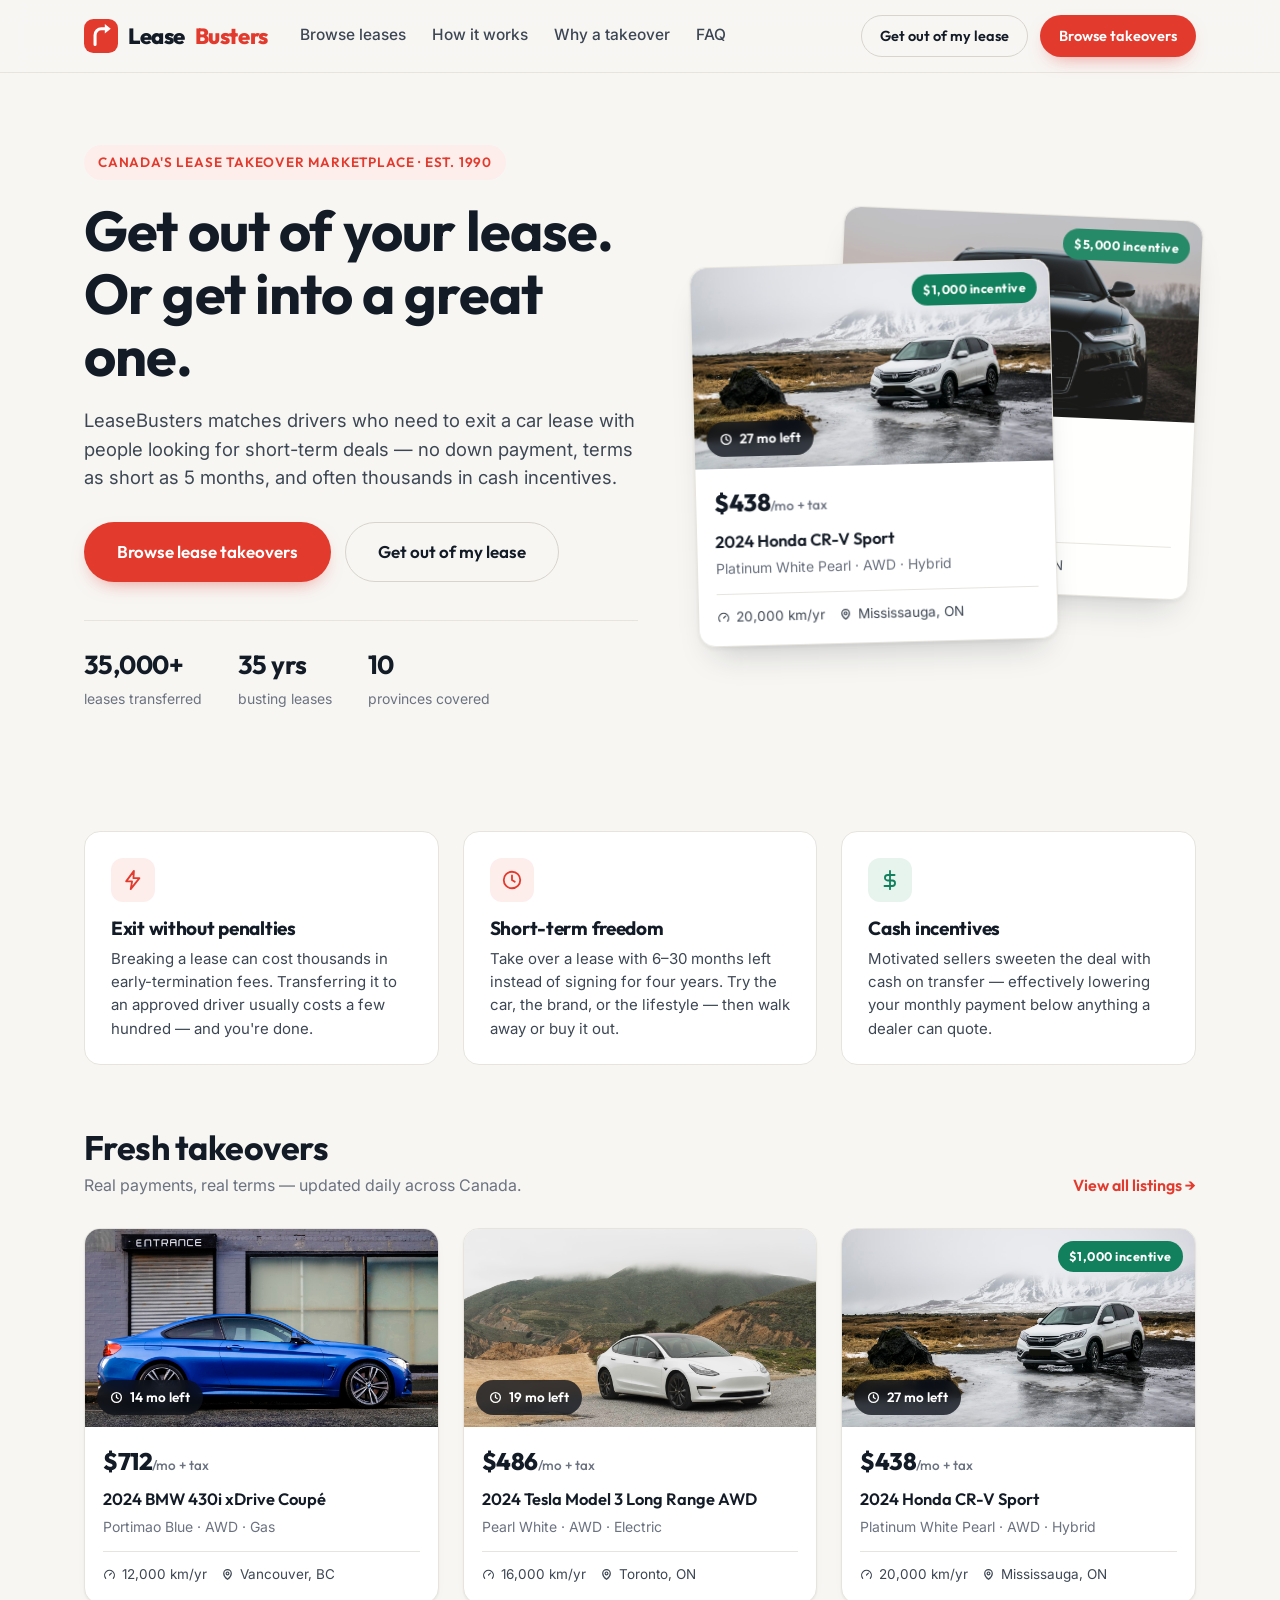
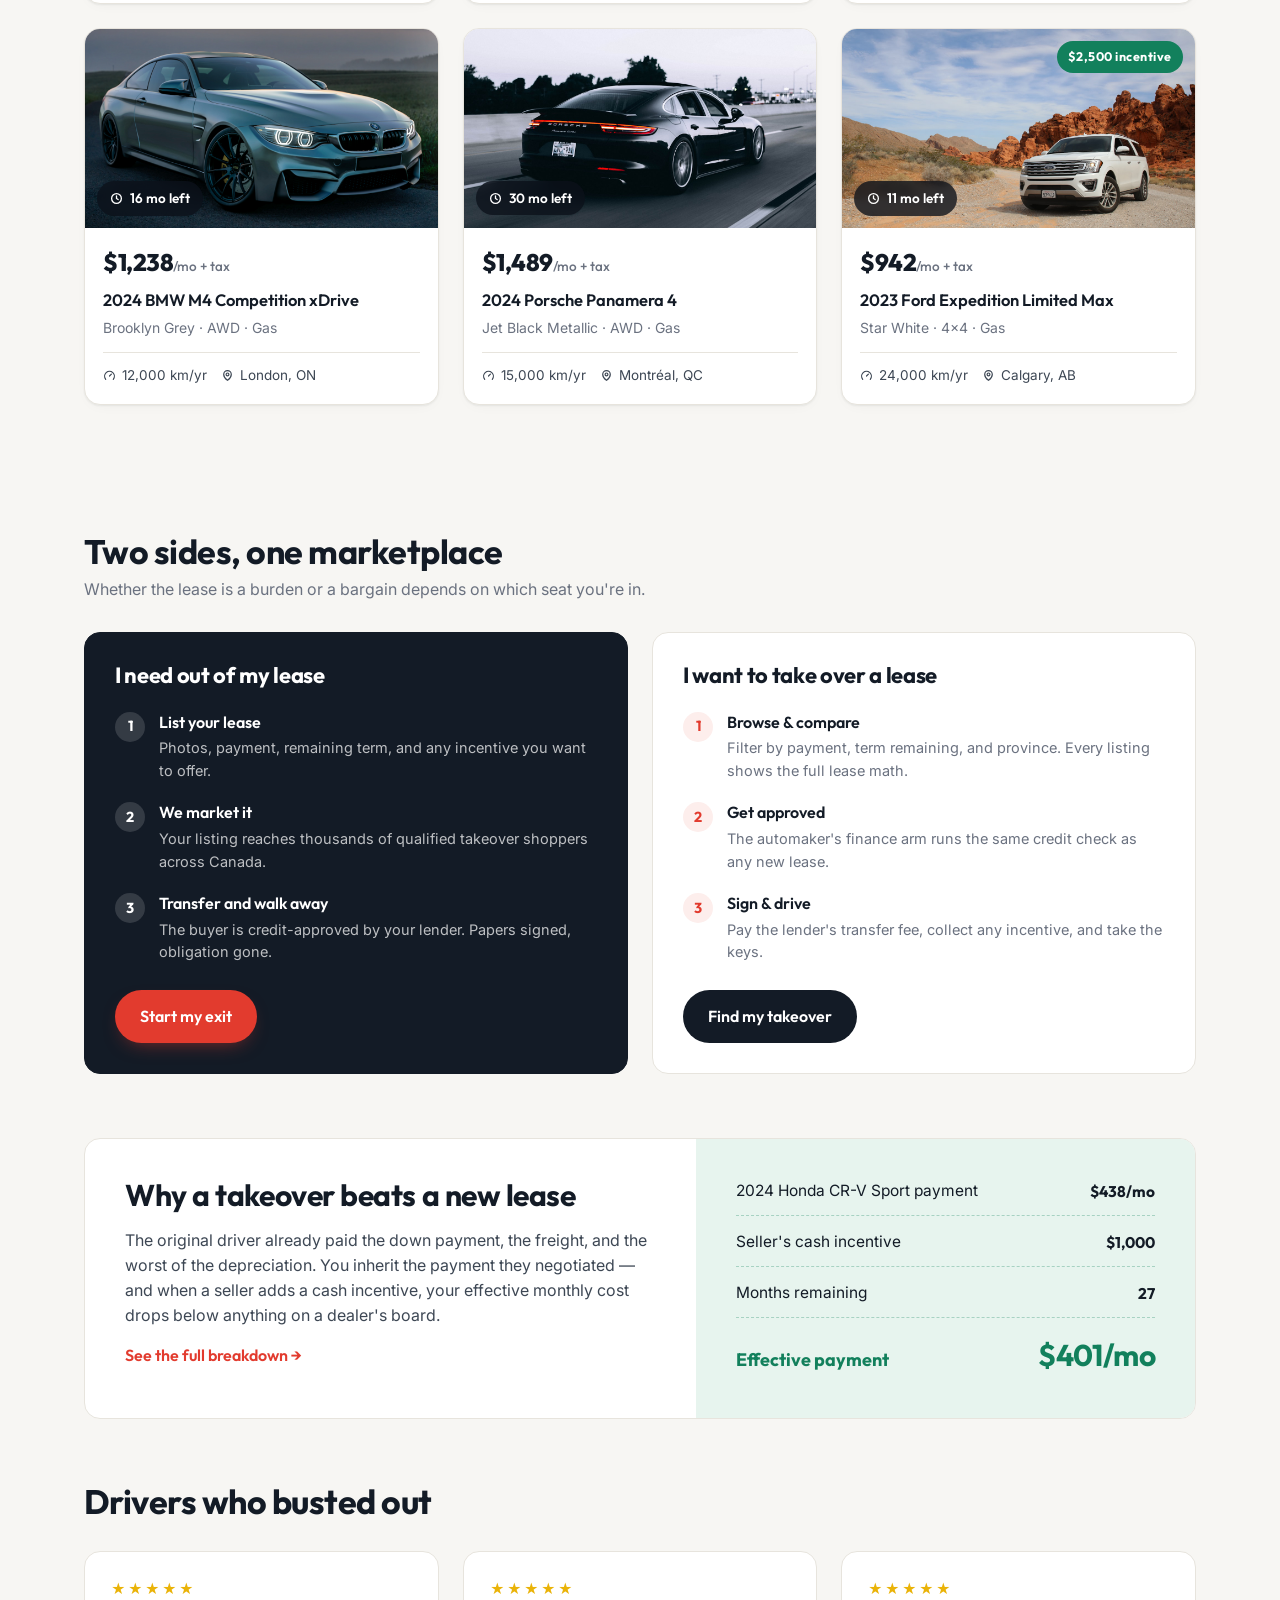
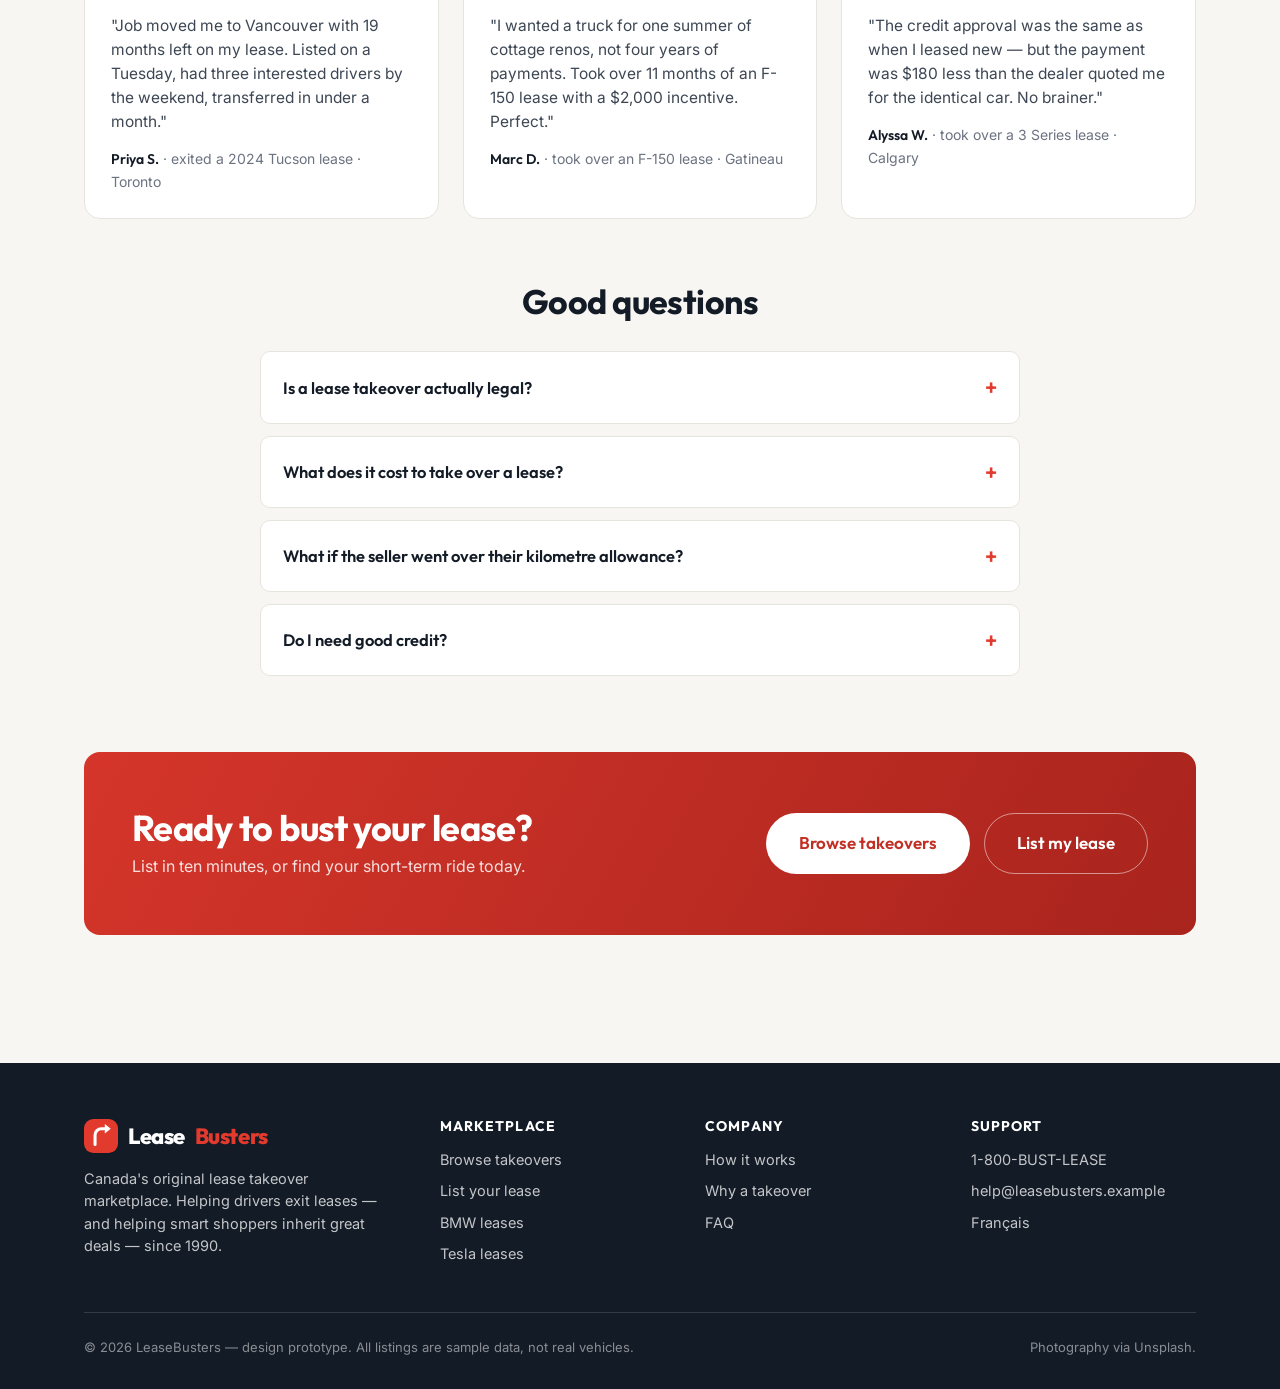
==== index.html @ 2f33b99c "LeaseBusters redesign prototype: static marketplace showcase Homepage, filterable browse page, listi" ====
<!DOCTYPE html>
<html lang="en-CA">
<head>
  <meta charset="UTF-8">
  <meta name="viewport" content="width=device-width, initial-scale=1.0">
  <title>LeaseBusters — Canada's Lease Takeover Marketplace</title>
  <meta name="description" content="Get out of your car lease without penalties, or take over someone else's lease — short terms, below-market payments, and cash incentives. Canada-wide since 1990.">
  <link rel="icon" href="favicon.svg" type="image/svg+xml">
  <link rel="preconnect" href="https://fonts.googleapis.com">
  <link rel="preconnect" href="https://fonts.gstatic.com" crossorigin>
  <link href="https://fonts.googleapis.com/css2?family=Outfit:wght@500;600;700;800&family=Inter:wght@400;500;600&display=swap" rel="stylesheet">
  <link rel="stylesheet" href="css/style.css">
</head>
<body>

<header class="nav">
  <div class="wrap nav-inner">
    <a class="logo" href="index.html">
      <svg class="logo-mark" viewBox="0 0 40 40" aria-hidden="true"><rect width="40" height="40" rx="11" fill="#E23B2E"/><path d="M13 30V19a7.5 7.5 0 0 1 7.5-7.5H25" stroke="#fff" stroke-width="3.6" fill="none" stroke-linecap="round"/><path d="M24.5 6l7 5.5-7 5.5z" fill="#fff"/></svg>
      Lease<em>Busters</em>
    </a>
    <nav class="nav-links">
      <a href="listings.html">Browse leases</a>
      <a href="how-it-works.html">How it works</a>
      <a href="index.html#why">Why a takeover</a>
      <a href="index.html#faq">FAQ</a>
    </nav>
    <div class="nav-cta">
      <a class="btn btn-ghost btn-sm" href="how-it-works.html#getting-out">Get out of my lease</a>
      <a class="btn btn-primary btn-sm" href="listings.html">Browse takeovers</a>
      <button class="nav-burger" aria-label="Menu">
        <svg width="24" height="24" viewBox="0 0 24 24" stroke="currentColor" stroke-width="2" fill="none" stroke-linecap="round"><path d="M4 7h16M4 12h16M4 17h16"/></svg>
      </button>
    </div>
  </div>
</header>

<section class="hero">
  <div class="wrap hero-grid">
    <div>
      <span class="kicker">Canada's lease takeover marketplace · est. 1990</span>
      <h1>Get out of your lease.<br>Or get into a great one.</h1>
      <p class="hero-sub">LeaseBusters matches drivers who need to exit a car lease with people looking for short-term deals — no down payment, terms as short as 5 months, and often thousands in cash incentives.</p>
      <div class="hero-actions">
        <a class="btn btn-primary btn-lg" href="listings.html">Browse lease takeovers</a>
        <a class="btn btn-ghost btn-lg" href="how-it-works.html#getting-out">Get out of my lease</a>
      </div>
      <div class="hero-stats">
        <div class="stat"><b>35,000+</b><span>leases transferred</span></div>
        <div class="stat"><b>35 yrs</b><span>busting leases</span></div>
        <div class="stat"><b>10</b><span>provinces covered</span></div>
      </div>
    </div>
    <div class="hero-visual" id="hero-visual"></div>
  </div>
</section>

<section class="section" id="why">
  <div class="wrap">
    <div class="props">
      <div class="prop">
        <div class="prop-icon">
          <svg width="22" height="22" viewBox="0 0 24 24" fill="none" stroke="currentColor" stroke-width="2" stroke-linecap="round" stroke-linejoin="round"><path d="M13 2 4.5 13.5H11L9.5 22 19 10h-6.5z"/></svg>
        </div>
        <h3>Exit without penalties</h3>
        <p>Breaking a lease can cost thousands in early-termination fees. Transferring it to an approved driver usually costs a few hundred — and you're done.</p>
      </div>
      <div class="prop">
        <div class="prop-icon">
          <svg width="22" height="22" viewBox="0 0 24 24" fill="none" stroke="currentColor" stroke-width="2" stroke-linecap="round"><circle cx="12" cy="12" r="9"/><path d="M12 7v5l3 2"/></svg>
        </div>
        <h3>Short-term freedom</h3>
        <p>Take over a lease with 6–30 months left instead of signing for four years. Try the car, the brand, or the lifestyle — then walk away or buy it out.</p>
      </div>
      <div class="prop green">
        <div class="prop-icon">
          <svg width="22" height="22" viewBox="0 0 24 24" fill="none" stroke="currentColor" stroke-width="2" stroke-linecap="round"><path d="M12 2v20M17 6.5H9.5a3 3 0 0 0 0 6h5a3 3 0 0 1 0 6H6"/></svg>
        </div>
        <h3>Cash incentives</h3>
        <p>Motivated sellers sweeten the deal with cash on transfer — effectively lowering your monthly payment below anything a dealer can quote.</p>
      </div>
    </div>
  </div>
</section>

<section class="section" style="padding-top:0">
  <div class="wrap">
    <div class="section-head">
      <div>
        <h2>Fresh takeovers</h2>
        <p>Real payments, real terms — updated daily across Canada.</p>
      </div>
      <a class="link-arrow" href="listings.html">View all listings →</a>
    </div>
    <div class="grid" id="featured-grid"></div>
  </div>
</section>

<section class="section">
  <div class="wrap">
    <div class="section-head">
      <div>
        <h2>Two sides, one marketplace</h2>
        <p>Whether the lease is a burden or a bargain depends on which seat you're in.</p>
      </div>
    </div>
    <div class="journeys">
      <div class="journey dark" id="getting-out">
        <h3>I need out of my lease</h3>
        <ol class="steps">
          <li class="step"><span class="step-num">1</span><div><b>List your lease</b><p>Photos, payment, remaining term, and any incentive you want to offer.</p></div></li>
          <li class="step"><span class="step-num">2</span><div><b>We market it</b><p>Your listing reaches thousands of qualified takeover shoppers across Canada.</p></div></li>
          <li class="step"><span class="step-num">3</span><div><b>Transfer and walk away</b><p>The buyer is credit-approved by your lender. Papers signed, obligation gone.</p></div></li>
        </ol>
        <a class="btn btn-primary" href="how-it-works.html#getting-out">Start my exit</a>
      </div>
      <div class="journey">
        <h3>I want to take over a lease</h3>
        <ol class="steps">
          <li class="step"><span class="step-num">1</span><div><b>Browse &amp; compare</b><p>Filter by payment, term remaining, and province. Every listing shows the full lease math.</p></div></li>
          <li class="step"><span class="step-num">2</span><div><b>Get approved</b><p>The automaker's finance arm runs the same credit check as any new lease.</p></div></li>
          <li class="step"><span class="step-num">3</span><div><b>Sign &amp; drive</b><p>Pay the lender's transfer fee, collect any incentive, and take the keys.</p></div></li>
        </ol>
        <a class="btn btn-dark" href="listings.html">Find my takeover</a>
      </div>
    </div>
  </div>
</section>

<section class="section" style="padding-top:0">
  <div class="wrap">
    <div class="math-band">
      <div class="math-copy">
        <h2>Why a takeover beats a new lease</h2>
        <p>The original driver already paid the down payment, the freight, and the worst of the depreciation. You inherit the payment they negotiated — and when a seller adds a cash incentive, your effective monthly cost drops below anything on a dealer's board.</p>
        <p style="margin-bottom:0"><a class="link-arrow" href="how-it-works.html">See the full breakdown →</a></p>
      </div>
      <div class="math-card">
        <div class="math-row"><span>2024 Honda CR-V Sport payment</span><b>$438/mo</b></div>
        <div class="math-row"><span>Seller's cash incentive</span><b>$1,000</b></div>
        <div class="math-row"><span>Months remaining</span><b>27</b></div>
        <div class="math-total"><span>Effective payment</span><b>$401/mo</b></div>
      </div>
    </div>
  </div>
</section>

<section class="section" style="padding-top:0">
  <div class="wrap">
    <div class="section-head">
      <div>
        <h2>Drivers who busted out</h2>
      </div>
    </div>
    <div class="quotes">
      <div class="quote">
        <span class="quote-stars">★★★★★</span>
        <p>"Job moved me to Vancouver with 19 months left on my lease. Listed on a Tuesday, had three interested drivers by the weekend, transferred in under a month."</p>
        <span class="quote-who"><b>Priya S.</b> · exited a 2024 Tucson lease · Toronto</span>
      </div>
      <div class="quote">
        <span class="quote-stars">★★★★★</span>
        <p>"I wanted a truck for one summer of cottage renos, not four years of payments. Took over 11 months of an F-150 lease with a $2,000 incentive. Perfect."</p>
        <span class="quote-who"><b>Marc D.</b> · took over an F-150 lease · Gatineau</span>
      </div>
      <div class="quote">
        <span class="quote-stars">★★★★★</span>
        <p>"The credit approval was the same as when I leased new — but the payment was $180 less than the dealer quoted me for the identical car. No brainer."</p>
        <span class="quote-who"><b>Alyssa W.</b> · took over a 3 Series lease · Calgary</span>
      </div>
    </div>
  </div>
</section>

<section class="section" id="faq" style="padding-top:0">
  <div class="wrap">
    <div class="section-head" style="justify-content:center;text-align:center">
      <div style="width:100%">
        <h2>Good questions</h2>
      </div>
    </div>
    <div class="faq">
      <details>
        <summary>Is a lease takeover actually legal?</summary>
        <p>Yes. Most Canadian lease contracts explicitly allow transfers, subject to the lender's approval of the new driver. The automaker's finance arm processes the paperwork and the new driver assumes the contract on its original terms.</p>
      </details>
      <details>
        <summary>What does it cost to take over a lease?</summary>
        <p>Typically just the lender's transfer fee — usually $395–$650 — plus licensing and insurance. No down payment, no freight and PDI, no dealer fees. If the seller offers a cash incentive, you come out ahead on day one.</p>
      </details>
      <details>
        <summary>What if the seller went over their kilometre allowance?</summary>
        <p>Every listing shows the odometer against the pro-rated allowance, so you know before you commit. Sellers who are over pace usually offset it with a cash incentive — and you can negotiate.</p>
      </details>
      <details>
        <summary>Do I need good credit?</summary>
        <p>You'll be approved by the same finance company that approved the original lease, with the same criteria they'd use for a new one. If you'd qualify at the dealership, you'll qualify here.</p>
      </details>
    </div>
  </div>
</section>

<section class="section" style="padding-top:0">
  <div class="wrap">
    <div class="cta-band">
      <div>
        <h2>Ready to bust your lease?</h2>
        <p>List in ten minutes, or find your short-term ride today.</p>
      </div>
      <div style="display:flex;gap:14px;flex-wrap:wrap">
        <a class="btn btn-primary btn-lg" href="listings.html">Browse takeovers</a>
        <a class="btn btn-lg" style="border-color:rgba(255,255,255,.5);color:#fff" href="how-it-works.html#getting-out">List my lease</a>
      </div>
    </div>
  </div>
</section>

<footer>
  <div class="wrap">
    <div class="footer-grid">
      <div>
        <a class="logo" href="index.html">
          <svg class="logo-mark" viewBox="0 0 40 40" aria-hidden="true"><rect width="40" height="40" rx="11" fill="#E23B2E"/><path d="M13 30V19a7.5 7.5 0 0 1 7.5-7.5H25" stroke="#fff" stroke-width="3.6" fill="none" stroke-linecap="round"/><path d="M24.5 6l7 5.5-7 5.5z" fill="#fff"/></svg>
          Lease<em>Busters</em>
        </a>
        <p>Canada's original lease takeover marketplace. Helping drivers exit leases — and helping smart shoppers inherit great deals — since 1990.</p>
      </div>
      <div>
        <h4>Marketplace</h4>
        <ul>
          <li><a href="listings.html">Browse takeovers</a></li>
          <li><a href="how-it-works.html#getting-out">List your lease</a></li>
          <li><a href="listings.html?make=BMW">BMW leases</a></li>
          <li><a href="listings.html?make=Tesla">Tesla leases</a></li>
        </ul>
      </div>
      <div>
        <h4>Company</h4>
        <ul>
          <li><a href="how-it-works.html">How it works</a></li>
          <li><a href="index.html#why">Why a takeover</a></li>
          <li><a href="index.html#faq">FAQ</a></li>
        </ul>
      </div>
      <div>
        <h4>Support</h4>
        <ul>
          <li><a href="#">1-800-BUST-LEASE</a></li>
          <li><a href="#">help@leasebusters.example</a></li>
          <li><a href="#">Français</a></li>
        </ul>
      </div>
    </div>
    <div class="footer-note">
      <span>© <span id="year"></span> LeaseBusters — design prototype. All listings are sample data, not real vehicles.</span>
      <span>Photography via Unsplash.</span>
    </div>
  </div>
</footer>

<script src="js/data.js"></script>
<script src="js/app.js"></script>
</body>
</html>
---- css/style.css ----
/* ============================================================
   LeaseBusters — design prototype
   Palette: warm paper, ink navy, Busters red, deal green
   Type: Outfit (display) / Inter (text)
   ============================================================ */

:root {
  --paper: #f7f6f3;
  --surface: #ffffff;
  --ink: #131b26;
  --ink-soft: #3d4754;
  --muted: #6b7280;
  --line: #e7e4dd;
  --line-strong: #d8d4ca;

  --red: #e23b2e;
  --red-deep: #c22f24;
  --red-tint: #fdeeec;

  --green: #12805c;
  --green-tint: #e7f4ee;

  --amber: #b45309;
  --amber-tint: #fdf3e3;

  --scrim: rgba(12, 17, 26, 0.78);

  --radius: 16px;
  --radius-sm: 10px;

  --shadow-card: 0 1px 2px rgba(19, 27, 38, 0.06), 0 4px 16px -8px rgba(19, 27, 38, 0.08);
  --shadow-lift: 0 2px 4px rgba(19, 27, 38, 0.06), 0 20px 32px -16px rgba(19, 27, 38, 0.22);

  --font-display: "Outfit", "Avenir Next", "Segoe UI", sans-serif;
  --font-text: "Inter", -apple-system, "Segoe UI", sans-serif;

  --wrap: 1160px;
}

*, *::before, *::after { box-sizing: border-box; }

html { scroll-behavior: smooth; }

body {
  margin: 0;
  background: var(--paper);
  color: var(--ink);
  font-family: var(--font-text);
  font-size: 16px;
  line-height: 1.55;
  -webkit-font-smoothing: antialiased;
}

img { max-width: 100%; display: block; }

a { color: inherit; }

h1, h2, h3, h4 {
  font-family: var(--font-display);
  font-weight: 700;
  line-height: 1.12;
  margin: 0 0 0.5em;
  letter-spacing: -0.015em;
}

.wrap {
  max-width: var(--wrap);
  margin: 0 auto;
  padding: 0 24px;
}

/* ---------------- Buttons ---------------- */

.btn {
  display: inline-flex;
  align-items: center;
  justify-content: center;
  gap: 8px;
  font-family: var(--font-display);
  font-weight: 600;
  font-size: 16px;
  padding: 13px 24px;
  border-radius: 999px;
  border: 1.5px solid transparent;
  cursor: pointer;
  text-decoration: none;
  transition: transform 0.12s ease, background 0.15s ease, border-color 0.15s ease, box-shadow 0.15s ease;
  white-space: nowrap;
}

.btn:active { transform: translateY(1px); }

.btn-primary {
  background: var(--red);
  color: #fff;
  box-shadow: 0 8px 20px -10px rgba(226, 59, 46, 0.65);
}
.btn-primary:hover { background: var(--red-deep); }

.btn-ghost {
  background: transparent;
  color: var(--ink);
  border-color: var(--line-strong);
}
.btn-ghost:hover { border-color: var(--ink); }

.btn-dark {
  background: var(--ink);
  color: #fff;
}
.btn-dark:hover { background: #232f3f; }

.btn-lg { padding: 16px 32px; font-size: 17px; }
.btn-sm { padding: 9px 18px; font-size: 14.5px; }

/* ---------------- Nav ---------------- */

.nav {
  position: sticky;
  top: 0;
  z-index: 50;
  background: rgba(247, 246, 243, 0.92);
  backdrop-filter: blur(12px);
  border-bottom: 1px solid var(--line);
}

.nav-inner {
  display: flex;
  align-items: center;
  gap: 32px;
  height: 72px;
}

.logo {
  display: flex;
  align-items: center;
  gap: 10px;
  text-decoration: none;
  font-family: var(--font-display);
  font-weight: 800;
  font-size: 22px;
  letter-spacing: -0.02em;
}

.logo-mark {
  width: 34px;
  height: 34px;
  flex: none;
}

.logo em {
  font-style: normal;
  color: var(--red);
}

.nav-links {
  display: flex;
  gap: 26px;
  margin-right: auto;
}

.nav-links a {
  text-decoration: none;
  font-weight: 500;
  font-size: 15.5px;
  color: var(--ink-soft);
  padding: 6px 0;
  border-bottom: 2px solid transparent;
}

.nav-links a:hover, .nav-links a.active {
  color: var(--ink);
  border-bottom-color: var(--red);
}

.nav-cta { display: flex; gap: 12px; align-items: center; }

.nav-burger {
  display: none;
  background: none;
  border: none;
  padding: 8px;
  cursor: pointer;
}

/* ---------------- Hero ---------------- */

.hero {
  padding: 72px 0 56px;
  overflow: hidden;
}

.hero-grid {
  display: grid;
  grid-template-columns: minmax(0, 1.05fr) minmax(0, 0.95fr);
  gap: 56px;
  align-items: center;
}

.kicker {
  display: inline-flex;
  align-items: center;
  gap: 8px;
  font-family: var(--font-display);
  font-weight: 600;
  font-size: 13.5px;
  letter-spacing: 0.06em;
  text-transform: uppercase;
  color: var(--red);
  background: var(--red-tint);
  padding: 7px 14px;
  border-radius: 999px;
  margin-bottom: 20px;
}

.hero h1 {
  font-size: clamp(38px, 5vw, 56px);
  margin-bottom: 18px;
}

.hero-sub {
  font-size: 18.5px;
  color: var(--ink-soft);
  max-width: 46ch;
  margin: 0 0 30px;
}

.hero-actions { display: flex; gap: 14px; flex-wrap: wrap; margin-bottom: 38px; }

.hero-stats {
  display: flex;
  gap: 36px;
  border-top: 1px solid var(--line);
  padding-top: 24px;
}

.stat b {
  display: block;
  font-family: var(--font-display);
  font-size: 26px;
  font-weight: 700;
  letter-spacing: -0.02em;
}

.stat span { font-size: 14px; color: var(--muted); }

/* Stacked preview cards in hero */
.hero-visual { position: relative; min-height: 430px; }

.hero-card {
  position: absolute;
  width: min(360px, 86%);
  background: var(--surface);
  border-radius: var(--radius);
  box-shadow: var(--shadow-lift);
  overflow: hidden;
  border: 1px solid var(--line);
}

.hero-card.back {
  top: 0;
  right: 0;
  transform: rotate(2.5deg);
  opacity: 0.92;
}

.hero-card.front {
  bottom: 0;
  left: 0;
  transform: rotate(-1.5deg);
  z-index: 2;
}

/* ---------------- Listing cards ---------------- */

.card {
  background: var(--surface);
  border: 1px solid var(--line);
  border-radius: var(--radius);
  overflow: hidden;
  text-decoration: none;
  display: flex;
  flex-direction: column;
  box-shadow: var(--shadow-card);
  transition: transform 0.16s ease, box-shadow 0.16s ease;
}

a.card:hover {
  transform: translateY(-3px);
  box-shadow: var(--shadow-lift);
}

.card-photo {
  position: relative;
  aspect-ratio: 16 / 9;
  background: #e8e6e0;
}

.card-photo img {
  width: 100%;
  height: 100%;
  object-fit: cover;
}

.pill {
  position: absolute;
  left: 12px;
  bottom: 12px;
  display: inline-flex;
  align-items: center;
  gap: 7px;
  background: var(--scrim);
  color: #fff;
  font-family: var(--font-display);
  font-weight: 600;
  font-size: 13.5px;
  padding: 7px 13px;
  border-radius: 999px;
  backdrop-filter: blur(4px);
}

.pill svg { flex: none; }

.flag-incentive {
  position: absolute;
  right: 12px;
  top: 12px;
  background: var(--green);
  color: #fff;
  font-family: var(--font-display);
  font-weight: 700;
  font-size: 12.5px;
  letter-spacing: 0.04em;
  padding: 6px 11px;
  border-radius: 999px;
}

.card-body { padding: 16px 18px 18px; display: flex; flex-direction: column; gap: 4px; flex: 1; }

.card-price-row {
  display: flex;
  align-items: baseline;
  justify-content: space-between;
  gap: 10px;
}

.card-price {
  font-family: var(--font-display);
  font-weight: 800;
  font-size: 24px;
  letter-spacing: -0.02em;
}

.card-price small {
  font-weight: 500;
  font-size: 13.5px;
  color: var(--muted);
  letter-spacing: 0;
}

.card-title {
  font-family: var(--font-display);
  font-weight: 600;
  font-size: 16.5px;
  color: var(--ink);
  margin: 2px 0 0;
}

.card-sub { font-size: 14px; color: var(--muted); }

.card-meta {
  display: flex;
  gap: 14px;
  margin-top: 10px;
  padding-top: 12px;
  border-top: 1px solid var(--line);
  font-size: 13.5px;
  color: var(--ink-soft);
  flex-wrap: wrap;
}

.card-meta span { display: inline-flex; align-items: center; gap: 6px; }

.grid {
  display: grid;
  grid-template-columns: repeat(auto-fill, minmax(290px, 1fr));
  gap: 24px;
}

/* ---------------- Sections ---------------- */

.section { padding: 64px 0; }

.section-head {
  display: flex;
  align-items: flex-end;
  justify-content: space-between;
  gap: 20px;
  margin-bottom: 30px;
}

.section-head h2 { font-size: clamp(26px, 3.2vw, 34px); margin: 0; }

.section-head p { margin: 6px 0 0; color: var(--muted); }

.link-arrow {
  font-family: var(--font-display);
  font-weight: 600;
  text-decoration: none;
  color: var(--red);
  white-space: nowrap;
}
.link-arrow:hover { color: var(--red-deep); }

/* Value props */
.props {
  display: grid;
  grid-template-columns: repeat(3, 1fr);
  gap: 24px;
}

.prop {
  background: var(--surface);
  border: 1px solid var(--line);
  border-radius: var(--radius);
  padding: 26px 26px 24px;
}

.prop-icon {
  width: 44px;
  height: 44px;
  border-radius: 12px;
  background: var(--red-tint);
  color: var(--red);
  display: flex;
  align-items: center;
  justify-content: center;
  margin-bottom: 16px;
}

.prop.green .prop-icon { background: var(--green-tint); color: var(--green); }

.prop h3 { font-size: 19px; margin-bottom: 8px; }
.prop p { margin: 0; color: var(--ink-soft); font-size: 15px; }

/* How it works — two journeys */
.journeys {
  display: grid;
  grid-template-columns: 1fr 1fr;
  gap: 24px;
}

.journey {
  background: var(--surface);
  border: 1px solid var(--line);
  border-radius: var(--radius);
  padding: 30px;
}

.journey.dark {
  background: var(--ink);
  color: #fff;
  border-color: var(--ink);
}

.journey h3 { font-size: 22px; }

.journey .steps { margin: 22px 0 26px; display: grid; gap: 18px; padding: 0; list-style: none; }

.step { display: flex; gap: 14px; align-items: flex-start; }

.step-num {
  flex: none;
  width: 30px;
  height: 30px;
  border-radius: 999px;
  background: var(--red-tint);
  color: var(--red);
  font-family: var(--font-display);
  font-weight: 700;
  font-size: 14.5px;
  display: flex;
  align-items: center;
  justify-content: center;
  margin-top: 2px;
}

.journey.dark .step-num { background: rgba(255, 255, 255, 0.14); color: #fff; }

.step b { display: block; font-family: var(--font-display); font-weight: 600; font-size: 16px; }
.step p { margin: 3px 0 0; font-size: 14.5px; color: var(--muted); }
.journey.dark .step p { color: rgba(255, 255, 255, 0.72); }

/* Deal math */
.math-band {
  background: var(--surface);
  border: 1px solid var(--line);
  border-radius: var(--radius);
  display: grid;
  grid-template-columns: 1.1fr 0.9fr;
  overflow: hidden;
}

.math-copy { padding: 40px; }
.math-copy h2 { font-size: clamp(24px, 3vw, 30px); }
.math-copy p { color: var(--ink-soft); }

.math-card {
  background: var(--green-tint);
  padding: 40px;
  display: flex;
  flex-direction: column;
  justify-content: center;
  gap: 14px;
}

.math-row {
  display: flex;
  justify-content: space-between;
  font-size: 15.5px;
  padding-bottom: 12px;
  border-bottom: 1px dashed rgba(18, 128, 92, 0.3);
}

.math-row b { font-family: var(--font-display); }

.math-total {
  display: flex;
  justify-content: space-between;
  align-items: baseline;
  font-family: var(--font-display);
  font-weight: 700;
  color: var(--green);
  font-size: 18px;
}

.math-total b { font-size: 30px; letter-spacing: -0.02em; }

/* Testimonials */
.quotes { display: grid; grid-template-columns: repeat(3, 1fr); gap: 24px; }

.quote {
  background: var(--surface);
  border: 1px solid var(--line);
  border-radius: var(--radius);
  padding: 26px;
  display: flex;
  flex-direction: column;
  gap: 14px;
}

.quote p { margin: 0; font-size: 15.5px; color: var(--ink-soft); }

.quote-stars { color: #eab308; letter-spacing: 2px; font-size: 14px; }

.quote-who { font-size: 14px; color: var(--muted); }
.quote-who b { color: var(--ink); font-family: var(--font-display); font-weight: 600; }

/* CTA band */
.cta-band {
  background: linear-gradient(120deg, #d5352a, #a8241d);
  border-radius: var(--radius);
  color: #fff;
  padding: 56px 48px;
  display: flex;
  align-items: center;
  justify-content: space-between;
  gap: 32px;
  flex-wrap: wrap;
}

.cta-band h2 { font-size: clamp(26px, 3.4vw, 36px); margin: 0 0 6px; }
.cta-band p { margin: 0; opacity: 0.85; }

.cta-band .btn-primary { background: #fff; color: var(--red-deep); box-shadow: none; }
.cta-band .btn-primary:hover { background: #ffe9e6; }

/* FAQ */
.faq { max-width: 760px; margin: 0 auto; }

details {
  background: var(--surface);
  border: 1px solid var(--line);
  border-radius: var(--radius-sm);
  padding: 0 22px;
  margin-bottom: 12px;
}

details summary {
  cursor: pointer;
  font-family: var(--font-display);
  font-weight: 600;
  font-size: 16.5px;
  padding: 18px 0;
  list-style: none;
  display: flex;
  justify-content: space-between;
  align-items: center;
  gap: 16px;
}

details summary::-webkit-details-marker { display: none; }

details summary::after {
  content: "+";
  font-size: 22px;
  color: var(--red);
  transition: transform 0.15s ease;
  flex: none;
}

details[open] summary::after { transform: rotate(45deg); }

details p { margin: 0 0 18px; color: var(--ink-soft); font-size: 15.5px; }

/* ---------------- Footer ---------------- */

footer {
  background: var(--ink);
  color: rgba(255, 255, 255, 0.75);
  margin-top: 64px;
  padding: 56px 0 32px;
  font-size: 14.5px;
}

.footer-grid {
  display: grid;
  grid-template-columns: 1.4fr 1fr 1fr 1fr;
  gap: 40px;
  margin-bottom: 40px;
}

.footer-grid .logo { color: #fff; margin-bottom: 12px; }

.footer-grid h4 {
  color: #fff;
  font-size: 14px;
  text-transform: uppercase;
  letter-spacing: 0.08em;
  margin-bottom: 14px;
}

.footer-grid ul { list-style: none; padding: 0; margin: 0; display: grid; gap: 9px; }
.footer-grid a { color: rgba(255, 255, 255, 0.75); text-decoration: none; }
.footer-grid a:hover { color: #fff; }

.footer-note {
  border-top: 1px solid rgba(255, 255, 255, 0.14);
  padding-top: 24px;
  font-size: 13px;
  color: rgba(255, 255, 255, 0.5);
  display: flex;
  justify-content: space-between;
  gap: 16px;
  flex-wrap: wrap;
}

/* ---------------- Browse page ---------------- */

.page-head { padding: 44px 0 8px; }
.page-head h1 { font-size: clamp(30px, 4vw, 40px); margin-bottom: 6px; }
.page-head p { color: var(--muted); margin: 0; }

.browse {
  display: grid;
  grid-template-columns: 260px minmax(0, 1fr);
  gap: 32px;
  padding: 32px 0 64px;
  align-items: start;
}

.filters {
  background: var(--surface);
  border: 1px solid var(--line);
  border-radius: var(--radius);
  padding: 22px;
  position: sticky;
  top: 92px;
  display: grid;
  gap: 22px;
}

.filter-group h4 {
  font-size: 13px;
  text-transform: uppercase;
  letter-spacing: 0.07em;
  color: var(--muted);
  margin-bottom: 10px;
}

.check {
  display: flex;
  align-items: center;
  gap: 9px;
  font-size: 14.5px;
  padding: 4px 0;
  cursor: pointer;
  color: var(--ink-soft);
}

.check input {
  accent-color: var(--red);
  width: 16px;
  height: 16px;
  cursor: pointer;
}

.filters select, .filters input[type="range"] { width: 100%; }

.filters select {
  padding: 10px 12px;
  border-radius: var(--radius-sm);
  border: 1px solid var(--line-strong);
  background: var(--surface);
  font: inherit;
  font-size: 14.5px;
  color: var(--ink);
}

input[type="range"] { accent-color: var(--red); }

.range-val {
  font-family: var(--font-display);
  font-weight: 600;
  font-size: 14.5px;
  margin-top: 6px;
}

.filters-reset {
  background: none;
  border: none;
  color: var(--red);
  font: inherit;
  font-weight: 600;
  cursor: pointer;
  padding: 0;
  text-align: left;
}

.browse-toolbar {
  display: flex;
  justify-content: space-between;
  align-items: center;
  gap: 16px;
  margin-bottom: 20px;
  flex-wrap: wrap;
}

.browse-count { font-family: var(--font-display); font-weight: 600; }
.browse-count span { color: var(--muted); font-weight: 500; }

.browse-toolbar select {
  padding: 10px 14px;
  border-radius: 999px;
  border: 1px solid var(--line-strong);
  background: var(--surface);
  font: inherit;
  font-size: 14.5px;
  font-weight: 500;
}

.empty {
  background: var(--surface);
  border: 1px dashed var(--line-strong);
  border-radius: var(--radius);
  padding: 60px 30px;
  text-align: center;
  color: var(--muted);
}

.filters-toggle { display: none; }

/* ---------------- Detail page ---------------- */

.crumbs { font-size: 14px; color: var(--muted); padding: 24px 0 0; }
.crumbs a { color: var(--muted); text-decoration: none; }
.crumbs a:hover { color: var(--ink); }

.detail {
  display: grid;
  grid-template-columns: minmax(0, 1fr) 360px;
  gap: 32px;
  padding: 20px 0 64px;
  align-items: start;
}

.detail-title h1 { font-size: clamp(26px, 3.4vw, 36px); margin-bottom: 4px; }
.detail-title p { color: var(--muted); margin: 0 0 18px; font-size: 16px; }

.detail-photo {
  border-radius: var(--radius);
  overflow: hidden;
  position: relative;
  border: 1px solid var(--line);
  aspect-ratio: 16 / 9;
  background: #e8e6e0;
}

.detail-photo img { width: 100%; height: 100%; object-fit: cover; }

.badge-row { display: flex; gap: 10px; flex-wrap: wrap; margin: 18px 0 0; }

.badge {
  font-family: var(--font-display);
  font-weight: 600;
  font-size: 13.5px;
  padding: 7px 13px;
  border-radius: 999px;
  background: var(--surface);
  border: 1px solid var(--line-strong);
  color: var(--ink-soft);
}

.badge.green { background: var(--green-tint); border-color: transparent; color: var(--green); }
.badge.amber { background: var(--amber-tint); border-color: transparent; color: var(--amber); }
.badge.red { background: var(--red-tint); border-color: transparent; color: var(--red-deep); }

.panel {
  background: var(--surface);
  border: 1px solid var(--line);
  border-radius: var(--radius);
  padding: 26px;
  margin-top: 24px;
}

.panel h2 { font-size: 21px; margin-bottom: 16px; }

.facts {
  display: grid;
  grid-template-columns: repeat(3, 1fr);
  gap: 0;
  border-top: 1px solid var(--line);
}

.fact {
  padding: 14px 6px 12px;
  border-bottom: 1px solid var(--line);
}

.fact span { display: block; font-size: 12.5px; text-transform: uppercase; letter-spacing: 0.06em; color: var(--muted); }
.fact b { font-family: var(--font-display); font-weight: 600; font-size: 16px; }

.panel ul.ticks { list-style: none; margin: 0; padding: 0; display: grid; gap: 10px; }

.panel ul.ticks li {
  padding-left: 28px;
  position: relative;
  color: var(--ink-soft);
  font-size: 15.5px;
}

.panel ul.ticks li::before {
  content: "✓";
  position: absolute;
  left: 0;
  color: var(--green);
  font-weight: 700;
}

/* Sticky summary sidebar */
.summary {
  position: sticky;
  top: 92px;
  background: var(--surface);
  border: 1px solid var(--line);
  border-radius: var(--radius);
  box-shadow: var(--shadow-card);
  padding: 26px;
}

.summary-price {
  font-family: var(--font-display);
  font-weight: 800;
  font-size: 38px;
  letter-spacing: -0.03em;
}

.summary-price small { font-size: 16px; font-weight: 500; color: var(--muted); }

.summary-sub { color: var(--muted); font-size: 14.5px; margin-bottom: 18px; }

.summary-rows { display: grid; gap: 0; margin-bottom: 20px; }

.summary-row {
  display: flex;
  justify-content: space-between;
  font-size: 14.5px;
  padding: 10px 0;
  border-bottom: 1px solid var(--line);
}

.summary-row b { font-family: var(--font-display); font-weight: 600; }

.summary-row.highlight { color: var(--green); font-weight: 600; }

.summary .btn { width: 100%; margin-top: 6px; }

.summary-note { font-size: 12.5px; color: var(--muted); text-align: center; margin: 12px 0 0; }

/* ---------------- Page hero (secondary pages) ---------------- */

.page-hero {
  background: var(--ink);
  color: #fff;
  padding: 72px 0;
  text-align: center;
}

.page-hero h1 { font-size: clamp(32px, 4.6vw, 48px); }
.page-hero p {
  max-width: 60ch;
  margin: 0 auto;
  color: rgba(255, 255, 255, 0.75);
  font-size: 17.5px;
}

/* ---------------- Responsive ---------------- */

@media (max-width: 1000px) {
  .hero-grid { grid-template-columns: 1fr; gap: 40px; }
  .hero-visual { min-height: 400px; max-width: 520px; }
  .props, .quotes { grid-template-columns: 1fr; }
  .journeys { grid-template-columns: 1fr; }
  .math-band { grid-template-columns: 1fr; }
  .detail { grid-template-columns: 1fr; }
  .summary { position: static; }
  .footer-grid { grid-template-columns: 1fr 1fr; }
}

@media (max-width: 860px) {
  .nav-links, .nav-cta .btn-ghost { display: none; }
  .nav-burger { display: block; }

  .nav-open .nav-links {
    display: flex;
    position: absolute;
    top: 72px;
    left: 0;
    right: 0;
    flex-direction: column;
    background: var(--surface);
    border-bottom: 1px solid var(--line);
    padding: 18px 24px 24px;
    gap: 16px;
  }

  .browse { grid-template-columns: 1fr; }

  .filters { position: static; display: none; }
  .browse.filters-open .filters { display: grid; }

  .filters-toggle {
    display: inline-flex;
    margin-bottom: 4px;
  }

  .hero { padding-top: 48px; }
  .hero-stats { flex-wrap: wrap; gap: 20px 32px; }
  .facts { grid-template-columns: 1fr 1fr; }
  .cta-band { padding: 40px 28px; }
}
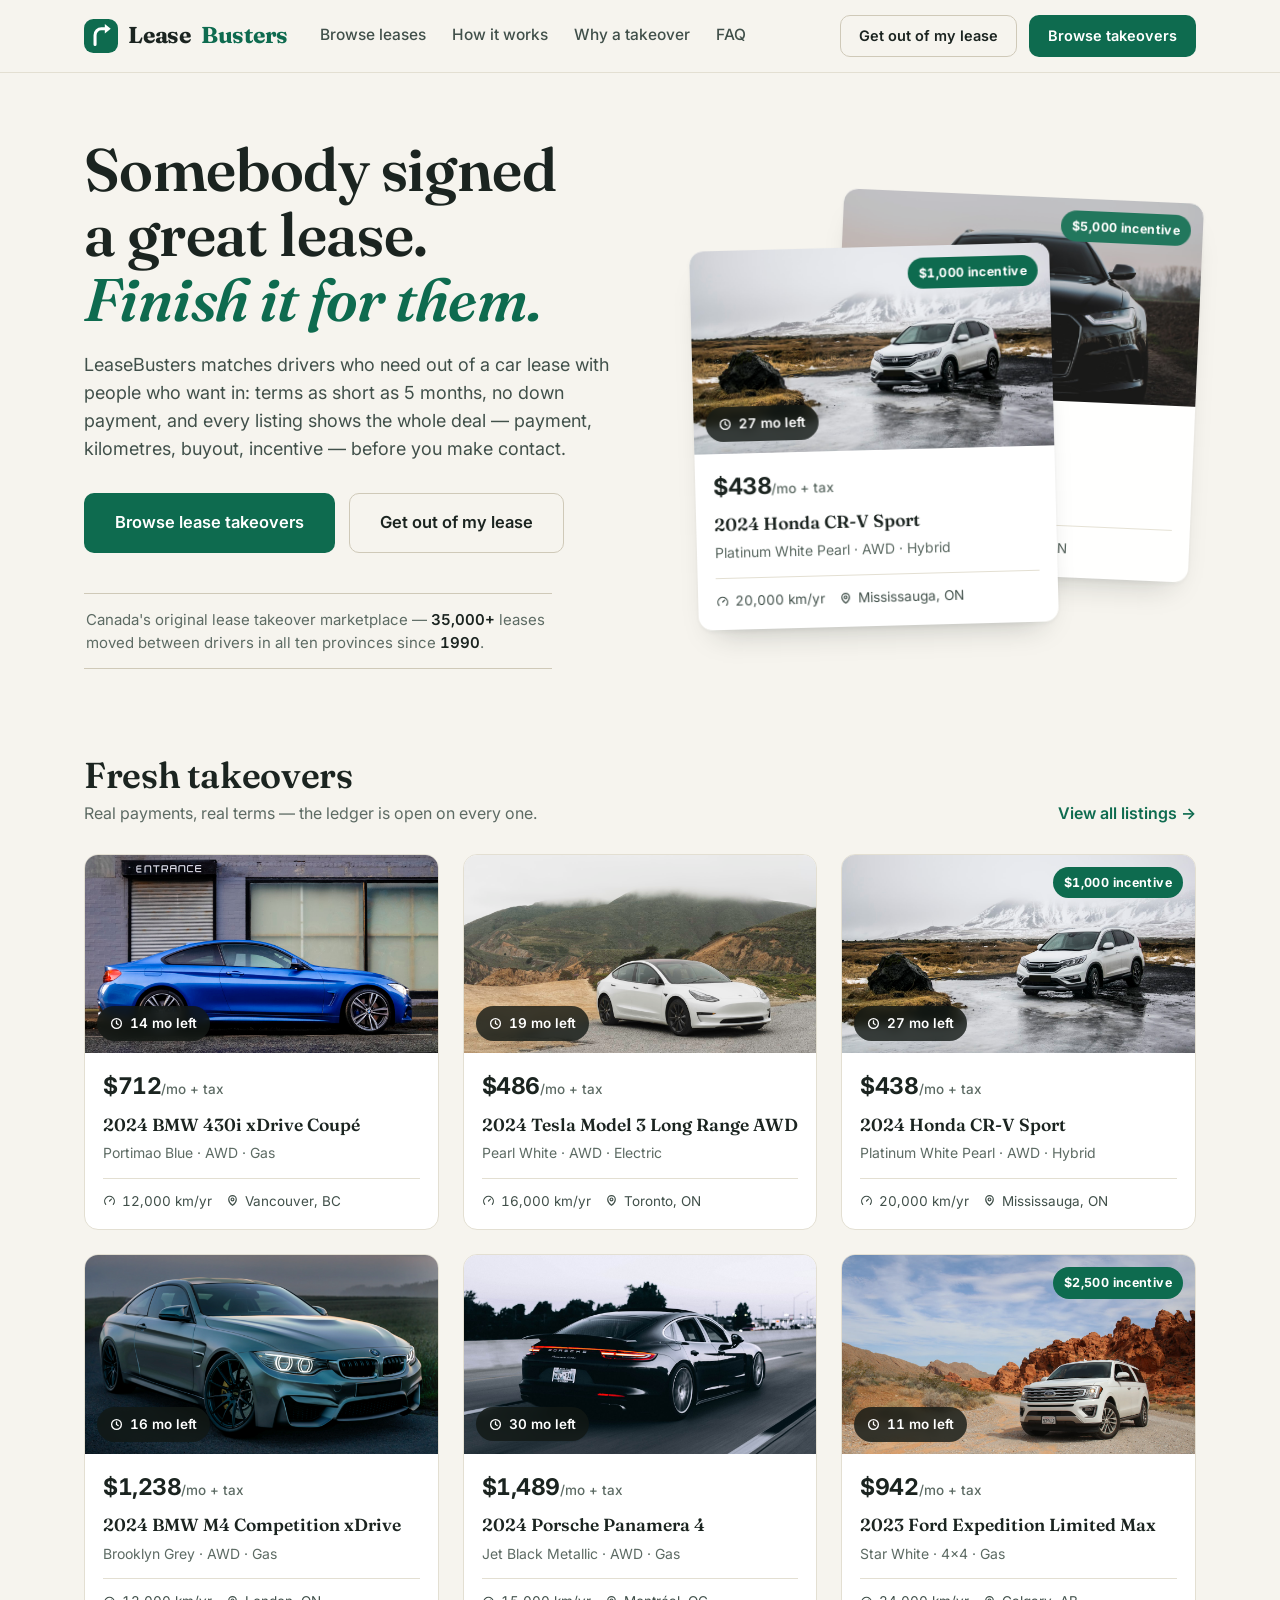
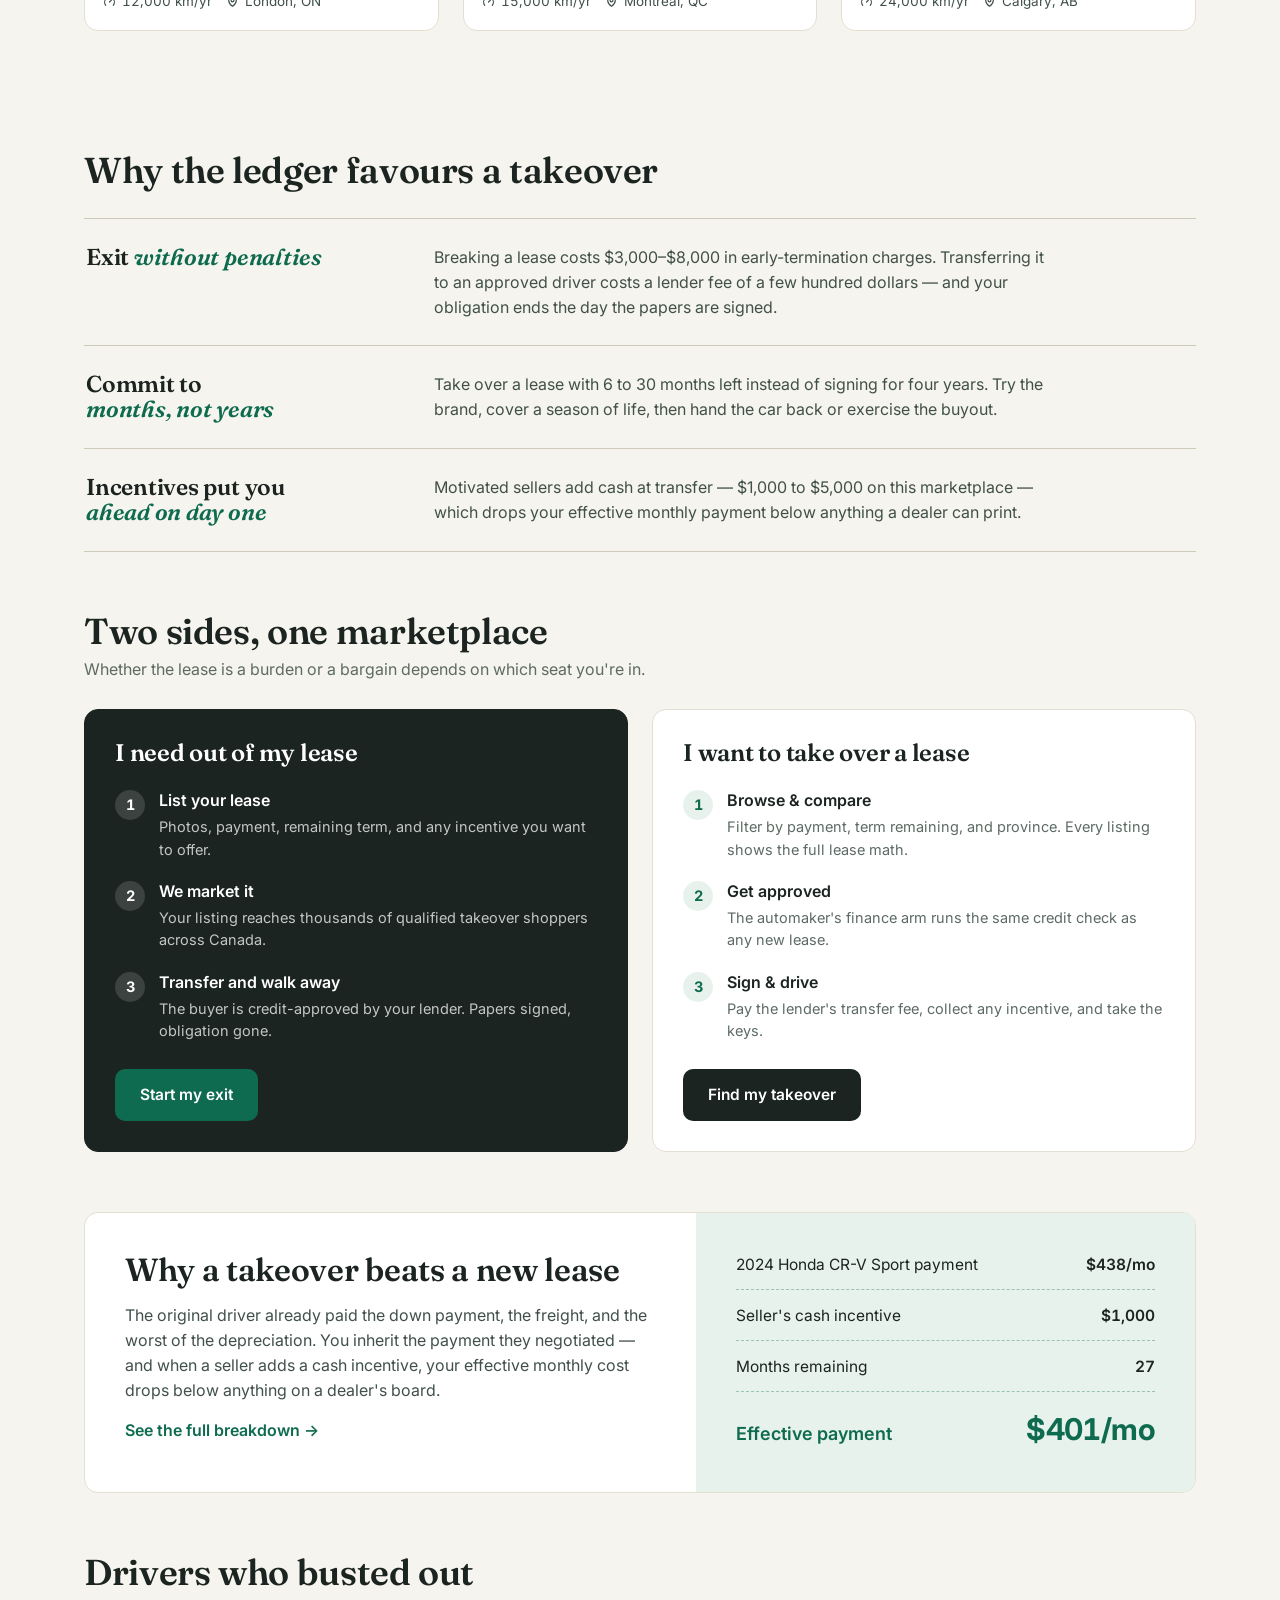
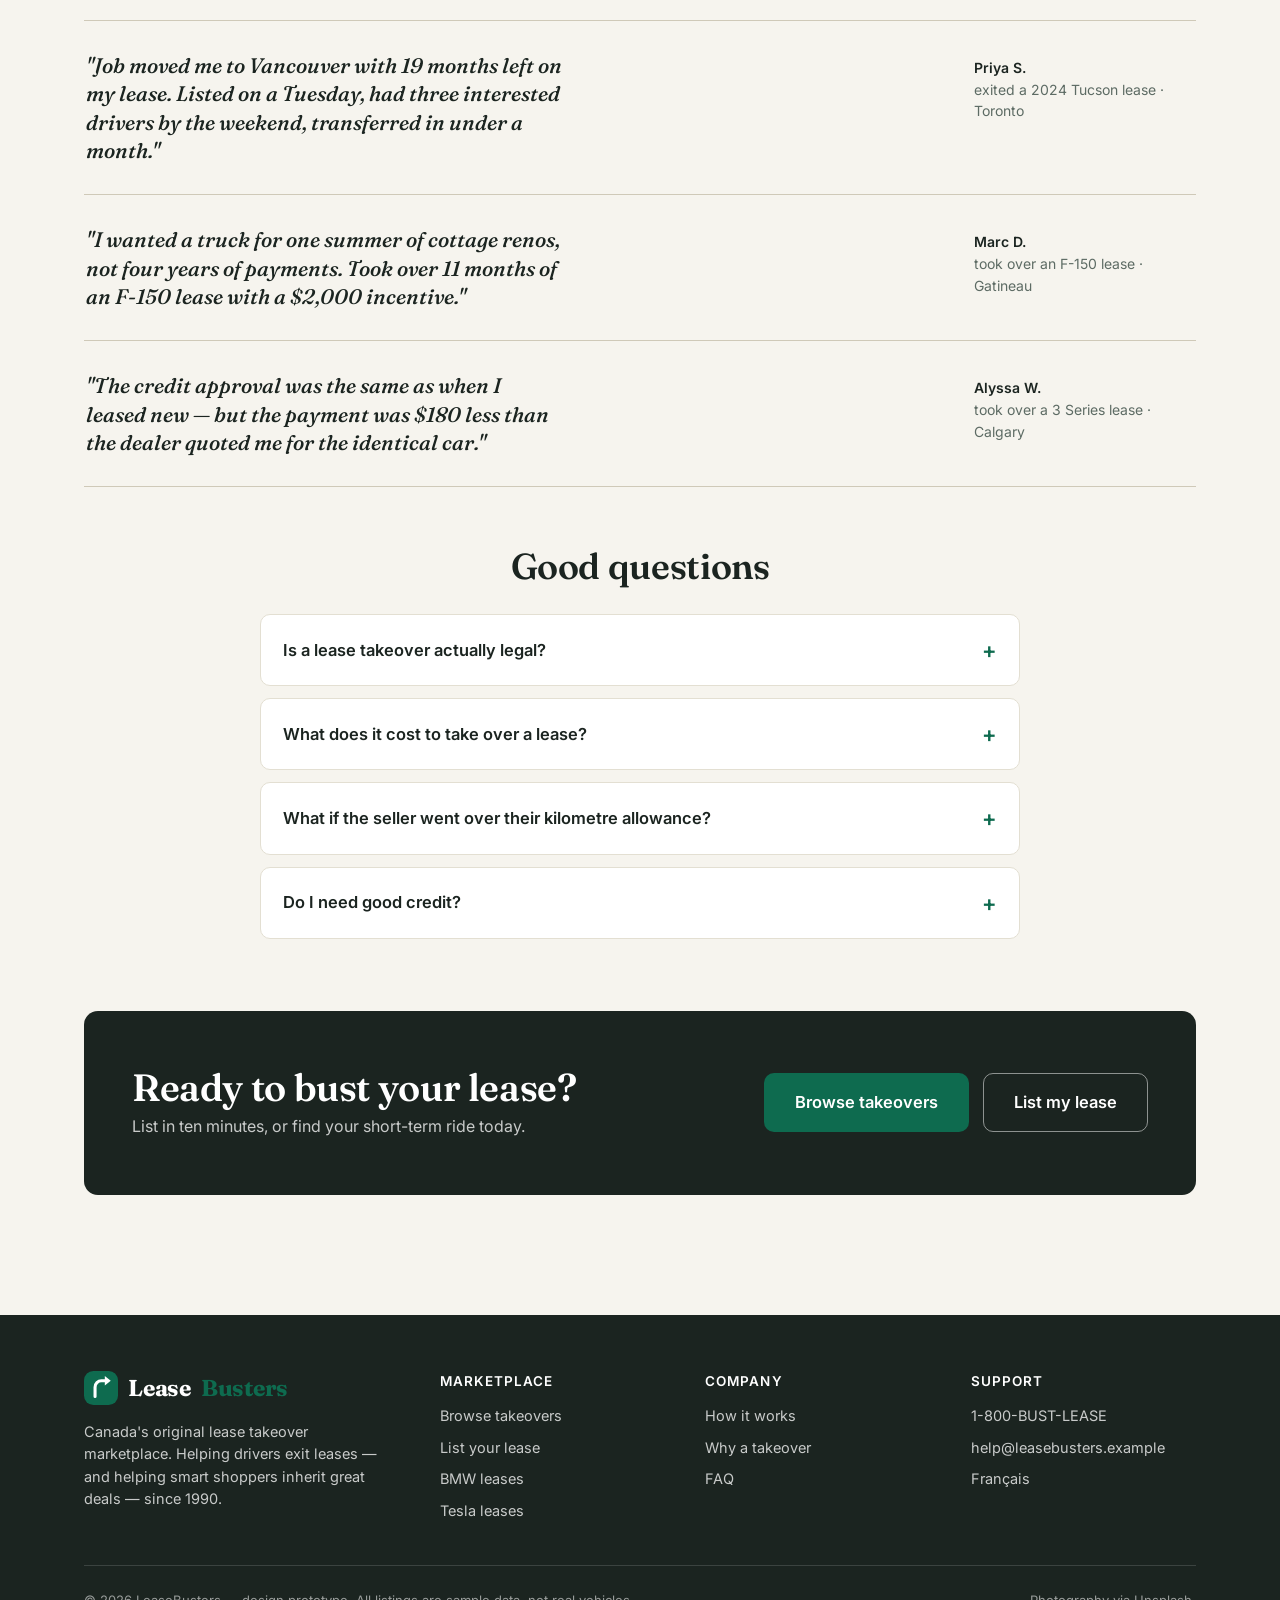
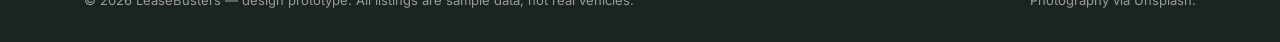
==== commit eac2ce68: "Open Ledger design pass via Impeccable workflow Style: ledger-green primary with red demoted to urge" ====
--- a/index.html
+++ b/index.html
@@ -3,12 +3,12 @@
 <head>
   <meta charset="UTF-8">
   <meta name="viewport" content="width=device-width, initial-scale=1.0">
-  <title>LeaseBusters — Canada's Lease Takeover Marketplace</title>
-  <meta name="description" content="Get out of your car lease without penalties, or take over someone else's lease — short terms, below-market payments, and cash incentives. Canada-wide since 1990.">
+  <title>LeaseBusters — Canada's Original Lease Takeover Marketplace</title>
+  <meta name="description" content="Take over a car lease with a short term and a below-market payment, or get out of yours without penalties. Canada's original lease takeover marketplace, since 1990.">
   <link rel="icon" href="favicon.svg" type="image/svg+xml">
   <link rel="preconnect" href="https://fonts.googleapis.com">
   <link rel="preconnect" href="https://fonts.gstatic.com" crossorigin>
-  <link href="https://fonts.googleapis.com/css2?family=Outfit:wght@500;600;700;800&family=Inter:wght@400;500;600&display=swap" rel="stylesheet">
+  <link href="https://fonts.googleapis.com/css2?family=Fraunces:ital,opsz,wght@0,9..144,500;0,9..144,600;0,9..144,700;1,9..144,500;1,9..144,600&family=Inter:wght@400;500;600;700&display=swap" rel="stylesheet">
   <link rel="stylesheet" href="css/style.css">
 </head>
 <body>
@@ -16,7 +16,7 @@
 <header class="nav">
   <div class="wrap nav-inner">
     <a class="logo" href="index.html">
-      <svg class="logo-mark" viewBox="0 0 40 40" aria-hidden="true"><rect width="40" height="40" rx="11" fill="#E23B2E"/><path d="M13 30V19a7.5 7.5 0 0 1 7.5-7.5H25" stroke="#fff" stroke-width="3.6" fill="none" stroke-linecap="round"/><path d="M24.5 6l7 5.5-7 5.5z" fill="#fff"/></svg>
+      <svg class="logo-mark" viewBox="0 0 40 40" aria-hidden="true"><rect width="40" height="40" rx="11" fill="#0E6B4F"/><path d="M13 30V19a7.5 7.5 0 0 1 7.5-7.5H25" stroke="#fff" stroke-width="3.6" fill="none" stroke-linecap="round"/><path d="M24.5 6l7 5.5-7 5.5z" fill="#fff"/></svg>
       Lease<em>Busters</em>
     </a>
     <nav class="nav-links">
@@ -38,65 +38,56 @@
 <section class="hero">
   <div class="wrap hero-grid">
     <div>
-      <span class="kicker">Canada's lease takeover marketplace · est. 1990</span>
-      <h1>Get out of your lease.<br>Or get into a great one.</h1>
-      <p class="hero-sub">LeaseBusters matches drivers who need to exit a car lease with people looking for short-term deals — no down payment, terms as short as 5 months, and often thousands in cash incentives.</p>
+      <h1>Somebody signed a great lease.<br><em>Finish it for them.</em></h1>
+      <p class="hero-sub">LeaseBusters matches drivers who need out of a car lease with people who want in: terms as short as 5 months, no down payment, and every listing shows the whole deal — payment, kilometres, buyout, incentive — before you make contact.</p>
       <div class="hero-actions">
         <a class="btn btn-primary btn-lg" href="listings.html">Browse lease takeovers</a>
         <a class="btn btn-ghost btn-lg" href="how-it-works.html#getting-out">Get out of my lease</a>
       </div>
-      <div class="hero-stats">
-        <div class="stat"><b>35,000+</b><span>leases transferred</span></div>
-        <div class="stat"><b>35 yrs</b><span>busting leases</span></div>
-        <div class="stat"><b>10</b><span>provinces covered</span></div>
-      </div>
+      <p class="hero-proof">Canada's original lease takeover marketplace — <b>35,000+</b> leases moved between drivers in all ten provinces since <b>1990</b>.</p>
     </div>
     <div class="hero-visual" id="hero-visual"></div>
   </div>
 </section>
 
+<section class="section" style="padding-top:24px">
+  <div class="wrap">
+    <div class="section-head">
+      <div>
+        <h2>Fresh takeovers</h2>
+        <p>Real payments, real terms — the ledger is open on every one.</p>
+      </div>
+      <a class="link-arrow" href="listings.html">View all listings →</a>
+    </div>
+    <div class="grid" id="featured-grid"></div>
+  </div>
+</section>
+
 <section class="section" id="why">
   <div class="wrap">
-    <div class="props">
-      <div class="prop">
-        <div class="prop-icon">
-          <svg width="22" height="22" viewBox="0 0 24 24" fill="none" stroke="currentColor" stroke-width="2" stroke-linecap="round" stroke-linejoin="round"><path d="M13 2 4.5 13.5H11L9.5 22 19 10h-6.5z"/></svg>
-        </div>
-        <h3>Exit without penalties</h3>
-        <p>Breaking a lease can cost thousands in early-termination fees. Transferring it to an approved driver usually costs a few hundred — and you're done.</p>
-      </div>
-      <div class="prop">
-        <div class="prop-icon">
-          <svg width="22" height="22" viewBox="0 0 24 24" fill="none" stroke="currentColor" stroke-width="2" stroke-linecap="round"><circle cx="12" cy="12" r="9"/><path d="M12 7v5l3 2"/></svg>
-        </div>
-        <h3>Short-term freedom</h3>
-        <p>Take over a lease with 6–30 months left instead of signing for four years. Try the car, the brand, or the lifestyle — then walk away or buy it out.</p>
-      </div>
-      <div class="prop green">
-        <div class="prop-icon">
-          <svg width="22" height="22" viewBox="0 0 24 24" fill="none" stroke="currentColor" stroke-width="2" stroke-linecap="round"><path d="M12 2v20M17 6.5H9.5a3 3 0 0 0 0 6h5a3 3 0 0 1 0 6H6"/></svg>
-        </div>
-        <h3>Cash incentives</h3>
-        <p>Motivated sellers sweeten the deal with cash on transfer — effectively lowering your monthly payment below anything a dealer can quote.</p>
-      </div>
-    </div>
-  </div>
-</section>
-
-<section class="section" style="padding-top:0">
-  <div class="wrap">
-    <div class="section-head">
-      <div>
-        <h2>Fresh takeovers</h2>
-        <p>Real payments, real terms — updated daily across Canada.</p>
-      </div>
-      <a class="link-arrow" href="listings.html">View all listings →</a>
-    </div>
-    <div class="grid" id="featured-grid"></div>
-  </div>
-</section>
-
-<section class="section">
+    <div class="section-head">
+      <div>
+        <h2>Why the ledger favours a takeover</h2>
+      </div>
+    </div>
+    <div class="ledger">
+      <div class="ledger-row">
+        <h3>Exit <em>without penalties</em></h3>
+        <p>Breaking a lease costs $3,000–$8,000 in early-termination charges. Transferring it to an approved driver costs a lender fee of a few hundred dollars — and your obligation ends the day the papers are signed.</p>
+      </div>
+      <div class="ledger-row">
+        <h3>Commit to <em>months, not years</em></h3>
+        <p>Take over a lease with 6 to 30 months left instead of signing for four years. Try the brand, cover a season of life, then hand the car back or exercise the buyout.</p>
+      </div>
+      <div class="ledger-row">
+        <h3>Incentives put you <em>ahead on day one</em></h3>
+        <p>Motivated sellers add cash at transfer — $1,000 to $5,000 on this marketplace — which drops your effective monthly payment below anything a dealer can print.</p>
+      </div>
+    </div>
+  </div>
+</section>
+
+<section class="section" style="padding-top:0">
   <div class="wrap">
     <div class="section-head">
       <div>
@@ -154,19 +145,16 @@
     </div>
     <div class="quotes">
       <div class="quote">
-        <span class="quote-stars">★★★★★</span>
         <p>"Job moved me to Vancouver with 19 months left on my lease. Listed on a Tuesday, had three interested drivers by the weekend, transferred in under a month."</p>
-        <span class="quote-who"><b>Priya S.</b> · exited a 2024 Tucson lease · Toronto</span>
+        <span class="quote-who"><b>Priya S.</b> exited a 2024 Tucson lease · Toronto</span>
       </div>
       <div class="quote">
-        <span class="quote-stars">★★★★★</span>
-        <p>"I wanted a truck for one summer of cottage renos, not four years of payments. Took over 11 months of an F-150 lease with a $2,000 incentive. Perfect."</p>
-        <span class="quote-who"><b>Marc D.</b> · took over an F-150 lease · Gatineau</span>
+        <p>"I wanted a truck for one summer of cottage renos, not four years of payments. Took over 11 months of an F-150 lease with a $2,000 incentive."</p>
+        <span class="quote-who"><b>Marc D.</b> took over an F-150 lease · Gatineau</span>
       </div>
       <div class="quote">
-        <span class="quote-stars">★★★★★</span>
-        <p>"The credit approval was the same as when I leased new — but the payment was $180 less than the dealer quoted me for the identical car. No brainer."</p>
-        <span class="quote-who"><b>Alyssa W.</b> · took over a 3 Series lease · Calgary</span>
+        <p>"The credit approval was the same as when I leased new — but the payment was $180 less than the dealer quoted me for the identical car."</p>
+        <span class="quote-who"><b>Alyssa W.</b> took over a 3 Series lease · Calgary</span>
       </div>
     </div>
   </div>
@@ -220,7 +208,7 @@
     <div class="footer-grid">
       <div>
         <a class="logo" href="index.html">
-          <svg class="logo-mark" viewBox="0 0 40 40" aria-hidden="true"><rect width="40" height="40" rx="11" fill="#E23B2E"/><path d="M13 30V19a7.5 7.5 0 0 1 7.5-7.5H25" stroke="#fff" stroke-width="3.6" fill="none" stroke-linecap="round"/><path d="M24.5 6l7 5.5-7 5.5z" fill="#fff"/></svg>
+          <svg class="logo-mark" viewBox="0 0 40 40" aria-hidden="true"><rect width="40" height="40" rx="11" fill="#0E6B4F"/><path d="M13 30V19a7.5 7.5 0 0 1 7.5-7.5H25" stroke="#fff" stroke-width="3.6" fill="none" stroke-linecap="round"/><path d="M24.5 6l7 5.5-7 5.5z" fill="#fff"/></svg>
           Lease<em>Busters</em>
         </a>
         <p>Canada's original lease takeover marketplace. Helping drivers exit leases — and helping smart shoppers inherit great deals — since 1990.</p>
--- a/css/style.css
+++ b/css/style.css
@@ -1,37 +1,39 @@
 /* ============================================================
-   LeaseBusters — design prototype
-   Palette: warm paper, ink navy, Busters red, deal green
-   Type: Outfit (display) / Inter (text)
+   LeaseBusters — "The Open Ledger"
+   The deal math is the design: paper, ink, hairline rules,
+   tabular numerals. Green is money and action; red is urgency.
+   Type: Fraunces (display serif) / Inter (text + data)
    ============================================================ */
 
 :root {
-  --paper: #f7f6f3;
+  --paper: #f6f4ee;
   --surface: #ffffff;
-  --ink: #131b26;
-  --ink-soft: #3d4754;
-  --muted: #6b7280;
-  --line: #e7e4dd;
-  --line-strong: #d8d4ca;
-
-  --red: #e23b2e;
-  --red-deep: #c22f24;
-  --red-tint: #fdeeec;
-
-  --green: #12805c;
-  --green-tint: #e7f4ee;
-
-  --amber: #b45309;
-  --amber-tint: #fdf3e3;
-
-  --scrim: rgba(12, 17, 26, 0.78);
-
-  --radius: 16px;
+  --ink: #1b2420;
+  --ink-soft: #41504a;
+  --muted: #5d6b64;
+  --line: #e3dfd2;
+  --line-strong: #cfc9b8;
+
+  --green: #0e6b4f;
+  --green-deep: #0a523c;
+  --green-tint: #e8f2ec;
+
+  --red: #b23a2e;
+  --red-tint: #f8ece9;
+
+  --ochre: #8a6d1f;
+  --ochre-tint: #f5efdc;
+
+  --scrim: rgba(18, 24, 21, 0.8);
+
+  --radius: 14px;
   --radius-sm: 10px;
 
-  --shadow-card: 0 1px 2px rgba(19, 27, 38, 0.06), 0 4px 16px -8px rgba(19, 27, 38, 0.08);
-  --shadow-lift: 0 2px 4px rgba(19, 27, 38, 0.06), 0 20px 32px -16px rgba(19, 27, 38, 0.22);
-
-  --font-display: "Outfit", "Avenir Next", "Segoe UI", sans-serif;
+  --shadow-lift: 0 2px 4px rgba(27, 36, 32, 0.05), 0 18px 30px -18px rgba(27, 36, 32, 0.28);
+
+  --ease-out: cubic-bezier(0.16, 1, 0.3, 1);
+
+  --font-display: "Fraunces", "Iowan Old Style", Georgia, serif;
   --font-text: "Inter", -apple-system, "Segoe UI", sans-serif;
 
   --wrap: 1160px;
@@ -39,7 +41,10 @@
 
 *, *::before, *::after { box-sizing: border-box; }
 
-html { scroll-behavior: smooth; }
+html {
+  scroll-behavior: smooth;
+  scrollbar-color: var(--line-strong) transparent;
+}
 
 body {
   margin: 0;
@@ -49,19 +54,36 @@
   font-size: 16px;
   line-height: 1.55;
   -webkit-font-smoothing: antialiased;
+  caret-color: var(--green);
+}
+
+::selection { background: var(--green); color: #fff; }
+
+:focus-visible {
+  outline: 2px solid var(--green);
+  outline-offset: 2px;
+  border-radius: 2px;
 }
 
 img { max-width: 100%; display: block; }
 
 a { color: inherit; }
 
-h1, h2, h3, h4 {
+h1, h2, h3 {
   font-family: var(--font-display);
-  font-weight: 700;
-  line-height: 1.12;
+  font-weight: 600;
+  line-height: 1.08;
   margin: 0 0 0.5em;
-  letter-spacing: -0.015em;
-}
+  letter-spacing: -0.01em;
+  text-wrap: balance;
+}
+
+h4 { margin: 0 0 0.5em; }
+
+/* Numbers are data: every price, term, and odometer reads in
+   tabular figures so columns of the ledger actually align. */
+.num, .card-price, .summary-price, .summary-row b, .math-row b,
+.math-total b, .fact b, .pill, .browse-count { font-variant-numeric: tabular-nums; }
 
 .wrap {
   max-width: var(--wrap);
@@ -76,26 +98,22 @@
   align-items: center;
   justify-content: center;
   gap: 8px;
-  font-family: var(--font-display);
-  font-weight: 600;
-  font-size: 16px;
+  font-family: var(--font-text);
+  font-weight: 600;
+  font-size: 15.5px;
   padding: 13px 24px;
-  border-radius: 999px;
+  border-radius: var(--radius-sm);
   border: 1.5px solid transparent;
   cursor: pointer;
   text-decoration: none;
-  transition: transform 0.12s ease, background 0.15s ease, border-color 0.15s ease, box-shadow 0.15s ease;
+  transition: transform 0.12s var(--ease-out), background 0.15s ease, border-color 0.15s ease, color 0.15s ease;
   white-space: nowrap;
 }
 
 .btn:active { transform: translateY(1px); }
 
-.btn-primary {
-  background: var(--red);
-  color: #fff;
-  box-shadow: 0 8px 20px -10px rgba(226, 59, 46, 0.65);
-}
-.btn-primary:hover { background: var(--red-deep); }
+.btn-primary { background: var(--green); color: #fff; }
+.btn-primary:hover { background: var(--green-deep); }
 
 .btn-ghost {
   background: transparent;
@@ -104,13 +122,10 @@
 }
 .btn-ghost:hover { border-color: var(--ink); }
 
-.btn-dark {
-  background: var(--ink);
-  color: #fff;
-}
-.btn-dark:hover { background: #232f3f; }
-
-.btn-lg { padding: 16px 32px; font-size: 17px; }
+.btn-dark { background: var(--ink); color: #fff; }
+.btn-dark:hover { background: #2b3833; }
+
+.btn-lg { padding: 16px 30px; font-size: 16.5px; }
 .btn-sm { padding: 9px 18px; font-size: 14.5px; }
 
 /* ---------------- Nav ---------------- */
@@ -119,8 +134,8 @@
   position: sticky;
   top: 0;
   z-index: 50;
-  background: rgba(247, 246, 243, 0.92);
-  backdrop-filter: blur(12px);
+  background: rgba(246, 244, 238, 0.94);
+  backdrop-filter: blur(10px);
   border-bottom: 1px solid var(--line);
 }
 
@@ -137,27 +152,16 @@
   gap: 10px;
   text-decoration: none;
   font-family: var(--font-display);
-  font-weight: 800;
-  font-size: 22px;
-  letter-spacing: -0.02em;
-}
-
-.logo-mark {
-  width: 34px;
-  height: 34px;
-  flex: none;
-}
-
-.logo em {
-  font-style: normal;
-  color: var(--red);
-}
-
-.nav-links {
-  display: flex;
-  gap: 26px;
-  margin-right: auto;
-}
+  font-weight: 700;
+  font-size: 23px;
+  letter-spacing: -0.01em;
+}
+
+.logo-mark { width: 34px; height: 34px; flex: none; }
+
+.logo em { font-style: normal; color: var(--green); }
+
+.nav-links { display: flex; gap: 26px; margin-right: auto; }
 
 .nav-links a {
   text-decoration: none;
@@ -170,7 +174,7 @@
 
 .nav-links a:hover, .nav-links a.active {
   color: var(--ink);
-  border-bottom-color: var(--red);
+  border-bottom-color: var(--green);
 }
 
 .nav-cta { display: flex; gap: 12px; align-items: center; }
@@ -181,14 +185,12 @@
   border: none;
   padding: 8px;
   cursor: pointer;
+  color: var(--ink);
 }
 
 /* ---------------- Hero ---------------- */
 
-.hero {
-  padding: 72px 0 56px;
-  overflow: hidden;
-}
+.hero { padding: 64px 0 48px; overflow: hidden; }
 
 .hero-grid {
   display: grid;
@@ -197,64 +199,47 @@
   align-items: center;
 }
 
-.kicker {
-  display: inline-flex;
-  align-items: center;
-  gap: 8px;
-  font-family: var(--font-display);
-  font-weight: 600;
-  font-size: 13.5px;
-  letter-spacing: 0.06em;
-  text-transform: uppercase;
-  color: var(--red);
-  background: var(--red-tint);
-  padding: 7px 14px;
-  border-radius: 999px;
+.hero h1 {
+  font-size: clamp(40px, 5.2vw, 60px);
   margin-bottom: 20px;
 }
 
-.hero h1 {
-  font-size: clamp(38px, 5vw, 56px);
-  margin-bottom: 18px;
-}
+.hero h1 em { font-style: italic; color: var(--green); }
 
 .hero-sub {
-  font-size: 18.5px;
+  font-size: 18px;
   color: var(--ink-soft);
-  max-width: 46ch;
+  max-width: 48ch;
   margin: 0 0 30px;
 }
 
-.hero-actions { display: flex; gap: 14px; flex-wrap: wrap; margin-bottom: 38px; }
-
-.hero-stats {
-  display: flex;
-  gap: 36px;
-  border-top: 1px solid var(--line);
-  padding-top: 24px;
-}
-
-.stat b {
-  display: block;
-  font-family: var(--font-display);
-  font-size: 26px;
-  font-weight: 700;
-  letter-spacing: -0.02em;
-}
-
-.stat span { font-size: 14px; color: var(--muted); }
-
-/* Stacked preview cards in hero */
+.hero-actions { display: flex; gap: 14px; flex-wrap: wrap; margin-bottom: 40px; }
+
+/* Heritage line: one sentence between hairlines, not a stat block */
+.hero-proof {
+  border-top: 1px solid var(--line-strong);
+  border-bottom: 1px solid var(--line-strong);
+  padding: 14px 2px;
+  font-size: 15px;
+  color: var(--muted);
+  max-width: 52ch;
+}
+
+.hero-proof b {
+  color: var(--ink);
+  font-weight: 600;
+  font-variant-numeric: tabular-nums;
+}
+
+/* Stacked preview cards, one authored entrance */
 .hero-visual { position: relative; min-height: 430px; }
 
 .hero-card {
   position: absolute;
   width: min(360px, 86%);
-  background: var(--surface);
   border-radius: var(--radius);
   box-shadow: var(--shadow-lift);
   overflow: hidden;
-  border: 1px solid var(--line);
 }
 
 .hero-card.back {
@@ -262,6 +247,7 @@
   right: 0;
   transform: rotate(2.5deg);
   opacity: 0.92;
+  animation: settle-back 0.9s var(--ease-out) 0.08s backwards;
 }
 
 .hero-card.front {
@@ -269,9 +255,26 @@
   left: 0;
   transform: rotate(-1.5deg);
   z-index: 2;
+  animation: settle-front 0.9s var(--ease-out) backwards;
+}
+
+@keyframes settle-front {
+  from { transform: translateY(22px) rotate(0.5deg); opacity: 0; }
+  to { transform: translateY(0) rotate(-1.5deg); opacity: 1; }
+}
+
+@keyframes settle-back {
+  from { transform: translateY(26px) rotate(4deg); opacity: 0; }
+  to { transform: translateY(0) rotate(2.5deg); opacity: 0.92; }
+}
+
+@media (prefers-reduced-motion: reduce) {
+  .hero-card.front, .hero-card.back { animation: none; }
+  html { scroll-behavior: auto; }
 }
 
 /* ---------------- Listing cards ---------------- */
+/* Flat at rest; elevation is a response to intent (hover/focus). */
 
 .card {
   background: var(--surface);
@@ -281,26 +284,22 @@
   text-decoration: none;
   display: flex;
   flex-direction: column;
-  box-shadow: var(--shadow-card);
-  transition: transform 0.16s ease, box-shadow 0.16s ease;
-}
-
-a.card:hover {
+  transition: transform 0.16s var(--ease-out), box-shadow 0.16s var(--ease-out), border-color 0.16s ease;
+}
+
+a.card:hover, a.card:focus-visible {
   transform: translateY(-3px);
   box-shadow: var(--shadow-lift);
+  border-color: var(--line-strong);
 }
 
 .card-photo {
   position: relative;
   aspect-ratio: 16 / 9;
-  background: #e8e6e0;
-}
-
-.card-photo img {
-  width: 100%;
-  height: 100%;
-  object-fit: cover;
-}
+  background: #e6e3da;
+}
+
+.card-photo img { width: 100%; height: 100%; object-fit: cover; }
 
 .pill {
   position: absolute;
@@ -311,13 +310,14 @@
   gap: 7px;
   background: var(--scrim);
   color: #fff;
-  font-family: var(--font-display);
   font-weight: 600;
   font-size: 13.5px;
   padding: 7px 13px;
   border-radius: 999px;
   backdrop-filter: blur(4px);
 }
+
+.pill-urgent { background: var(--red); }
 
 .pill svg { flex: none; }
 
@@ -327,27 +327,19 @@
   top: 12px;
   background: var(--green);
   color: #fff;
-  font-family: var(--font-display);
   font-weight: 700;
   font-size: 12.5px;
-  letter-spacing: 0.04em;
+  letter-spacing: 0.03em;
   padding: 6px 11px;
   border-radius: 999px;
+  font-variant-numeric: tabular-nums;
 }
 
 .card-body { padding: 16px 18px 18px; display: flex; flex-direction: column; gap: 4px; flex: 1; }
 
-.card-price-row {
-  display: flex;
-  align-items: baseline;
-  justify-content: space-between;
-  gap: 10px;
-}
-
 .card-price {
-  font-family: var(--font-display);
-  font-weight: 800;
-  font-size: 24px;
+  font-weight: 700;
+  font-size: 23px;
   letter-spacing: -0.02em;
 }
 
@@ -361,7 +353,7 @@
 .card-title {
   font-family: var(--font-display);
   font-weight: 600;
-  font-size: 16.5px;
+  font-size: 17.5px;
   color: var(--ink);
   margin: 2px 0 0;
 }
@@ -377,6 +369,7 @@
   font-size: 13.5px;
   color: var(--ink-soft);
   flex-wrap: wrap;
+  font-variant-numeric: tabular-nums;
 }
 
 .card-meta span { display: inline-flex; align-items: center; gap: 6px; }
@@ -389,59 +382,47 @@
 
 /* ---------------- Sections ---------------- */
 
-.section { padding: 64px 0; }
+.section { padding: 60px 0; }
 
 .section-head {
   display: flex;
   align-items: flex-end;
   justify-content: space-between;
   gap: 20px;
-  margin-bottom: 30px;
-}
-
-.section-head h2 { font-size: clamp(26px, 3.2vw, 34px); margin: 0; }
+  margin-bottom: 28px;
+}
+
+.section-head h2 { font-size: clamp(27px, 3.2vw, 36px); margin: 0; }
 
 .section-head p { margin: 6px 0 0; color: var(--muted); }
 
 .link-arrow {
-  font-family: var(--font-display);
   font-weight: 600;
   text-decoration: none;
-  color: var(--red);
+  color: var(--green);
   white-space: nowrap;
 }
-.link-arrow:hover { color: var(--red-deep); }
-
-/* Value props */
-.props {
-  display: grid;
-  grid-template-columns: repeat(3, 1fr);
-  gap: 24px;
-}
-
-.prop {
-  background: var(--surface);
-  border: 1px solid var(--line);
-  border-radius: var(--radius);
-  padding: 26px 26px 24px;
-}
-
-.prop-icon {
-  width: 44px;
-  height: 44px;
-  border-radius: 12px;
-  background: var(--red-tint);
-  color: var(--red);
-  display: flex;
-  align-items: center;
-  justify-content: center;
-  margin-bottom: 16px;
-}
-
-.prop.green .prop-icon { background: var(--green-tint); color: var(--green); }
-
-.prop h3 { font-size: 19px; margin-bottom: 8px; }
-.prop p { margin: 0; color: var(--ink-soft); font-size: 15px; }
+.link-arrow:hover { color: var(--green-deep); text-decoration: underline; text-underline-offset: 4px; }
+
+/* Ledger entries: hairline rows, claim + prose. No cards, no icons. */
+.ledger { border-top: 1px solid var(--line-strong); }
+
+.ledger-row {
+  display: grid;
+  grid-template-columns: 300px 1fr;
+  gap: 12px 48px;
+  padding: 26px 2px;
+  border-bottom: 1px solid var(--line-strong);
+}
+
+.ledger-row h3 {
+  font-size: 23px;
+  margin: 0;
+}
+
+.ledger-row h3 em { font-style: italic; color: var(--green); }
+
+.ledger-row p { margin: 0; color: var(--ink-soft); font-size: 16px; max-width: 62ch; }
 
 /* How it works — two journeys */
 .journeys {
@@ -463,7 +444,7 @@
   border-color: var(--ink);
 }
 
-.journey h3 { font-size: 22px; }
+.journey h3 { font-size: 24px; }
 
 .journey .steps { margin: 22px 0 26px; display: grid; gap: 18px; padding: 0; list-style: none; }
 
@@ -474,22 +455,22 @@
   width: 30px;
   height: 30px;
   border-radius: 999px;
-  background: var(--red-tint);
-  color: var(--red);
-  font-family: var(--font-display);
+  background: var(--green-tint);
+  color: var(--green);
   font-weight: 700;
   font-size: 14.5px;
   display: flex;
   align-items: center;
   justify-content: center;
   margin-top: 2px;
+  font-variant-numeric: tabular-nums;
 }
 
 .journey.dark .step-num { background: rgba(255, 255, 255, 0.14); color: #fff; }
 
-.step b { display: block; font-family: var(--font-display); font-weight: 600; font-size: 16px; }
+.step b { display: block; font-weight: 600; font-size: 16px; }
 .step p { margin: 3px 0 0; font-size: 14.5px; color: var(--muted); }
-.journey.dark .step p { color: rgba(255, 255, 255, 0.72); }
+.journey.dark .step p { color: rgba(255, 255, 255, 0.74); }
 
 /* Deal math */
 .math-band {
@@ -502,7 +483,7 @@
 }
 
 .math-copy { padding: 40px; }
-.math-copy h2 { font-size: clamp(24px, 3vw, 30px); }
+.math-copy h2 { font-size: clamp(25px, 3vw, 32px); }
 .math-copy p { color: var(--ink-soft); }
 
 .math-card {
@@ -517,48 +498,58 @@
 .math-row {
   display: flex;
   justify-content: space-between;
+  gap: 16px;
   font-size: 15.5px;
   padding-bottom: 12px;
-  border-bottom: 1px dashed rgba(18, 128, 92, 0.3);
-}
-
-.math-row b { font-family: var(--font-display); }
+  border-bottom: 1px dashed rgba(14, 107, 79, 0.35);
+}
+
+.math-row b { font-weight: 600; }
 
 .math-total {
   display: flex;
   justify-content: space-between;
   align-items: baseline;
-  font-family: var(--font-display);
-  font-weight: 700;
+  font-weight: 600;
   color: var(--green);
   font-size: 18px;
 }
 
-.math-total b { font-size: 30px; letter-spacing: -0.02em; }
-
-/* Testimonials */
-.quotes { display: grid; grid-template-columns: repeat(3, 1fr); gap: 24px; }
+.math-total b {
+  font-size: 30px;
+  letter-spacing: -0.02em;
+  font-weight: 700;
+}
+
+/* Testimonials: ledger rows, not card boxes */
+.quotes { border-top: 1px solid var(--line-strong); }
 
 .quote {
-  background: var(--surface);
-  border: 1px solid var(--line);
-  border-radius: var(--radius);
-  padding: 26px;
-  display: flex;
-  flex-direction: column;
-  gap: 14px;
-}
-
-.quote p { margin: 0; font-size: 15.5px; color: var(--ink-soft); }
-
-.quote-stars { color: #eab308; letter-spacing: 2px; font-size: 14px; }
+  display: grid;
+  grid-template-columns: 1fr 220px;
+  gap: 12px 48px;
+  padding: 30px 2px;
+  border-bottom: 1px solid var(--line-strong);
+  align-items: baseline;
+}
+
+.quote p {
+  margin: 0;
+  font-family: var(--font-display);
+  font-style: italic;
+  font-weight: 500;
+  font-size: 21px;
+  line-height: 1.35;
+  color: var(--ink);
+  max-width: 34ch;
+}
 
 .quote-who { font-size: 14px; color: var(--muted); }
-.quote-who b { color: var(--ink); font-family: var(--font-display); font-weight: 600; }
+.quote-who b { display: block; color: var(--ink); font-weight: 600; font-style: normal; }
 
 /* CTA band */
 .cta-band {
-  background: linear-gradient(120deg, #d5352a, #a8241d);
+  background: var(--ink);
   border-radius: var(--radius);
   color: #fff;
   padding: 56px 48px;
@@ -569,11 +560,8 @@
   flex-wrap: wrap;
 }
 
-.cta-band h2 { font-size: clamp(26px, 3.4vw, 36px); margin: 0 0 6px; }
-.cta-band p { margin: 0; opacity: 0.85; }
-
-.cta-band .btn-primary { background: #fff; color: var(--red-deep); box-shadow: none; }
-.cta-band .btn-primary:hover { background: #ffe9e6; }
+.cta-band h2 { font-size: clamp(27px, 3.4vw, 38px); margin: 0 0 6px; }
+.cta-band p { margin: 0; color: rgba(255, 255, 255, 0.76); }
 
 /* FAQ */
 .faq { max-width: 760px; margin: 0 auto; }
@@ -588,7 +576,6 @@
 
 details summary {
   cursor: pointer;
-  font-family: var(--font-display);
   font-weight: 600;
   font-size: 16.5px;
   padding: 18px 0;
@@ -604,8 +591,8 @@
 details summary::after {
   content: "+";
   font-size: 22px;
-  color: var(--red);
-  transition: transform 0.15s ease;
+  color: var(--green);
+  transition: transform 0.15s var(--ease-out);
   flex: none;
 }
 
@@ -617,8 +604,8 @@
 
 footer {
   background: var(--ink);
-  color: rgba(255, 255, 255, 0.75);
-  margin-top: 64px;
+  color: rgba(255, 255, 255, 0.76);
+  margin-top: 60px;
   padding: 56px 0 32px;
   font-size: 14.5px;
 }
@@ -634,21 +621,22 @@
 
 .footer-grid h4 {
   color: #fff;
-  font-size: 14px;
+  font-size: 13.5px;
   text-transform: uppercase;
   letter-spacing: 0.08em;
   margin-bottom: 14px;
+  font-weight: 600;
 }
 
 .footer-grid ul { list-style: none; padding: 0; margin: 0; display: grid; gap: 9px; }
-.footer-grid a { color: rgba(255, 255, 255, 0.75); text-decoration: none; }
-.footer-grid a:hover { color: #fff; }
+.footer-grid a { color: rgba(255, 255, 255, 0.76); text-decoration: none; }
+.footer-grid a:hover { color: #fff; text-decoration: underline; text-underline-offset: 4px; }
 
 .footer-note {
   border-top: 1px solid rgba(255, 255, 255, 0.14);
   padding-top: 24px;
   font-size: 13px;
-  color: rgba(255, 255, 255, 0.5);
+  color: rgba(255, 255, 255, 0.55);
   display: flex;
   justify-content: space-between;
   gap: 16px;
@@ -658,7 +646,7 @@
 /* ---------------- Browse page ---------------- */
 
 .page-head { padding: 44px 0 8px; }
-.page-head h1 { font-size: clamp(30px, 4vw, 40px); margin-bottom: 6px; }
+.page-head h1 { font-size: clamp(32px, 4vw, 44px); margin-bottom: 6px; }
 .page-head p { color: var(--muted); margin: 0; }
 
 .browse {
@@ -681,11 +669,12 @@
 }
 
 .filter-group h4 {
-  font-size: 13px;
+  font-size: 12.5px;
   text-transform: uppercase;
   letter-spacing: 0.07em;
   color: var(--muted);
   margin-bottom: 10px;
+  font-weight: 600;
 }
 
 .check {
@@ -699,7 +688,7 @@
 }
 
 .check input {
-  accent-color: var(--red);
+  accent-color: var(--green);
   width: 16px;
   height: 16px;
   cursor: pointer;
@@ -717,25 +706,26 @@
   color: var(--ink);
 }
 
-input[type="range"] { accent-color: var(--red); }
+input[type="range"] { accent-color: var(--green); }
 
 .range-val {
-  font-family: var(--font-display);
   font-weight: 600;
   font-size: 14.5px;
   margin-top: 6px;
+  font-variant-numeric: tabular-nums;
 }
 
 .filters-reset {
   background: none;
   border: none;
-  color: var(--red);
+  color: var(--green);
   font: inherit;
   font-weight: 600;
   cursor: pointer;
   padding: 0;
   text-align: left;
 }
+.filters-reset:hover { text-decoration: underline; text-underline-offset: 4px; }
 
 .browse-toolbar {
   display: flex;
@@ -746,17 +736,18 @@
   flex-wrap: wrap;
 }
 
-.browse-count { font-family: var(--font-display); font-weight: 600; }
+.browse-count { font-weight: 600; }
 .browse-count span { color: var(--muted); font-weight: 500; }
 
 .browse-toolbar select {
   padding: 10px 14px;
-  border-radius: 999px;
+  border-radius: var(--radius-sm);
   border: 1px solid var(--line-strong);
   background: var(--surface);
   font: inherit;
   font-size: 14.5px;
   font-weight: 500;
+  color: var(--ink);
 }
 
 .empty {
@@ -774,7 +765,7 @@
 
 .crumbs { font-size: 14px; color: var(--muted); padding: 24px 0 0; }
 .crumbs a { color: var(--muted); text-decoration: none; }
-.crumbs a:hover { color: var(--ink); }
+.crumbs a:hover { color: var(--ink); text-decoration: underline; text-underline-offset: 4px; }
 
 .detail {
   display: grid;
@@ -784,7 +775,7 @@
   align-items: start;
 }
 
-.detail-title h1 { font-size: clamp(26px, 3.4vw, 36px); margin-bottom: 4px; }
+.detail-title h1 { font-size: clamp(28px, 3.4vw, 40px); margin-bottom: 4px; }
 .detail-title p { color: var(--muted); margin: 0 0 18px; font-size: 16px; }
 
 .detail-photo {
@@ -793,7 +784,7 @@
   position: relative;
   border: 1px solid var(--line);
   aspect-ratio: 16 / 9;
-  background: #e8e6e0;
+  background: #e6e3da;
 }
 
 .detail-photo img { width: 100%; height: 100%; object-fit: cover; }
@@ -801,7 +792,6 @@
 .badge-row { display: flex; gap: 10px; flex-wrap: wrap; margin: 18px 0 0; }
 
 .badge {
-  font-family: var(--font-display);
   font-weight: 600;
   font-size: 13.5px;
   padding: 7px 13px;
@@ -809,11 +799,12 @@
   background: var(--surface);
   border: 1px solid var(--line-strong);
   color: var(--ink-soft);
+  font-variant-numeric: tabular-nums;
 }
 
 .badge.green { background: var(--green-tint); border-color: transparent; color: var(--green); }
-.badge.amber { background: var(--amber-tint); border-color: transparent; color: var(--amber); }
-.badge.red { background: var(--red-tint); border-color: transparent; color: var(--red-deep); }
+.badge.amber { background: var(--ochre-tint); border-color: transparent; color: var(--ochre); }
+.badge.red { background: var(--red-tint); border-color: transparent; color: var(--red); }
 
 .panel {
   background: var(--surface);
@@ -823,22 +814,26 @@
   margin-top: 24px;
 }
 
-.panel h2 { font-size: 21px; margin-bottom: 16px; }
+.panel h2 { font-size: 23px; margin-bottom: 16px; }
 
 .facts {
   display: grid;
   grid-template-columns: repeat(3, 1fr);
-  gap: 0;
   border-top: 1px solid var(--line);
 }
 
-.fact {
-  padding: 14px 6px 12px;
-  border-bottom: 1px solid var(--line);
-}
-
-.fact span { display: block; font-size: 12.5px; text-transform: uppercase; letter-spacing: 0.06em; color: var(--muted); }
-.fact b { font-family: var(--font-display); font-weight: 600; font-size: 16px; }
+.fact { padding: 14px 6px 12px; border-bottom: 1px solid var(--line); }
+
+.fact span {
+  display: block;
+  font-size: 12px;
+  text-transform: uppercase;
+  letter-spacing: 0.06em;
+  color: var(--muted);
+  font-weight: 500;
+}
+
+.fact b { font-weight: 600; font-size: 16px; }
 
 .panel ul.ticks { list-style: none; margin: 0; padding: 0; display: grid; gap: 10px; }
 
@@ -850,11 +845,14 @@
 }
 
 .panel ul.ticks li::before {
-  content: "✓";
+  content: "";
   position: absolute;
   left: 0;
-  color: var(--green);
-  font-weight: 700;
+  top: 3px;
+  width: 14px;
+  height: 14px;
+  background: no-repeat center / contain
+    url('data:image/svg+xml;utf8,<svg xmlns="http://www.w3.org/2000/svg" viewBox="0 0 24 24" fill="none" stroke="%230e6b4f" stroke-width="3" stroke-linecap="round" stroke-linejoin="round"><path d="M4 13l5 5L20 7"/></svg>');
 }
 
 /* Sticky summary sidebar */
@@ -864,14 +862,12 @@
   background: var(--surface);
   border: 1px solid var(--line);
   border-radius: var(--radius);
-  box-shadow: var(--shadow-card);
   padding: 26px;
 }
 
 .summary-price {
-  font-family: var(--font-display);
-  font-weight: 800;
-  font-size: 38px;
+  font-weight: 700;
+  font-size: 36px;
   letter-spacing: -0.03em;
 }
 
@@ -879,17 +875,18 @@
 
 .summary-sub { color: var(--muted); font-size: 14.5px; margin-bottom: 18px; }
 
-.summary-rows { display: grid; gap: 0; margin-bottom: 20px; }
+.summary-rows { display: grid; margin-bottom: 20px; }
 
 .summary-row {
   display: flex;
   justify-content: space-between;
+  gap: 16px;
   font-size: 14.5px;
   padding: 10px 0;
   border-bottom: 1px solid var(--line);
 }
 
-.summary-row b { font-family: var(--font-display); font-weight: 600; }
+.summary-row b { font-weight: 600; }
 
 .summary-row.highlight { color: var(--green); font-weight: 600; }
 
@@ -906,11 +903,11 @@
   text-align: center;
 }
 
-.page-hero h1 { font-size: clamp(32px, 4.6vw, 48px); }
+.page-hero h1 { font-size: clamp(34px, 4.6vw, 52px); }
 .page-hero p {
   max-width: 60ch;
   margin: 0 auto;
-  color: rgba(255, 255, 255, 0.75);
+  color: rgba(255, 255, 255, 0.78);
   font-size: 17.5px;
 }
 
@@ -919,9 +916,10 @@
 @media (max-width: 1000px) {
   .hero-grid { grid-template-columns: 1fr; gap: 40px; }
   .hero-visual { min-height: 400px; max-width: 520px; }
-  .props, .quotes { grid-template-columns: 1fr; }
   .journeys { grid-template-columns: 1fr; }
   .math-band { grid-template-columns: 1fr; }
+  .ledger-row { grid-template-columns: 1fr; gap: 8px; }
+  .quote { grid-template-columns: 1fr; gap: 10px; }
   .detail { grid-template-columns: 1fr; }
   .summary { position: static; }
   .footer-grid { grid-template-columns: 1fr 1fr; }
@@ -949,13 +947,9 @@
   .filters { position: static; display: none; }
   .browse.filters-open .filters { display: grid; }
 
-  .filters-toggle {
-    display: inline-flex;
-    margin-bottom: 4px;
-  }
-
-  .hero { padding-top: 48px; }
-  .hero-stats { flex-wrap: wrap; gap: 20px 32px; }
+  .filters-toggle { display: inline-flex; margin-bottom: 4px; }
+
+  .hero { padding-top: 44px; }
   .facts { grid-template-columns: 1fr 1fr; }
   .cta-band { padding: 40px 28px; }
 }
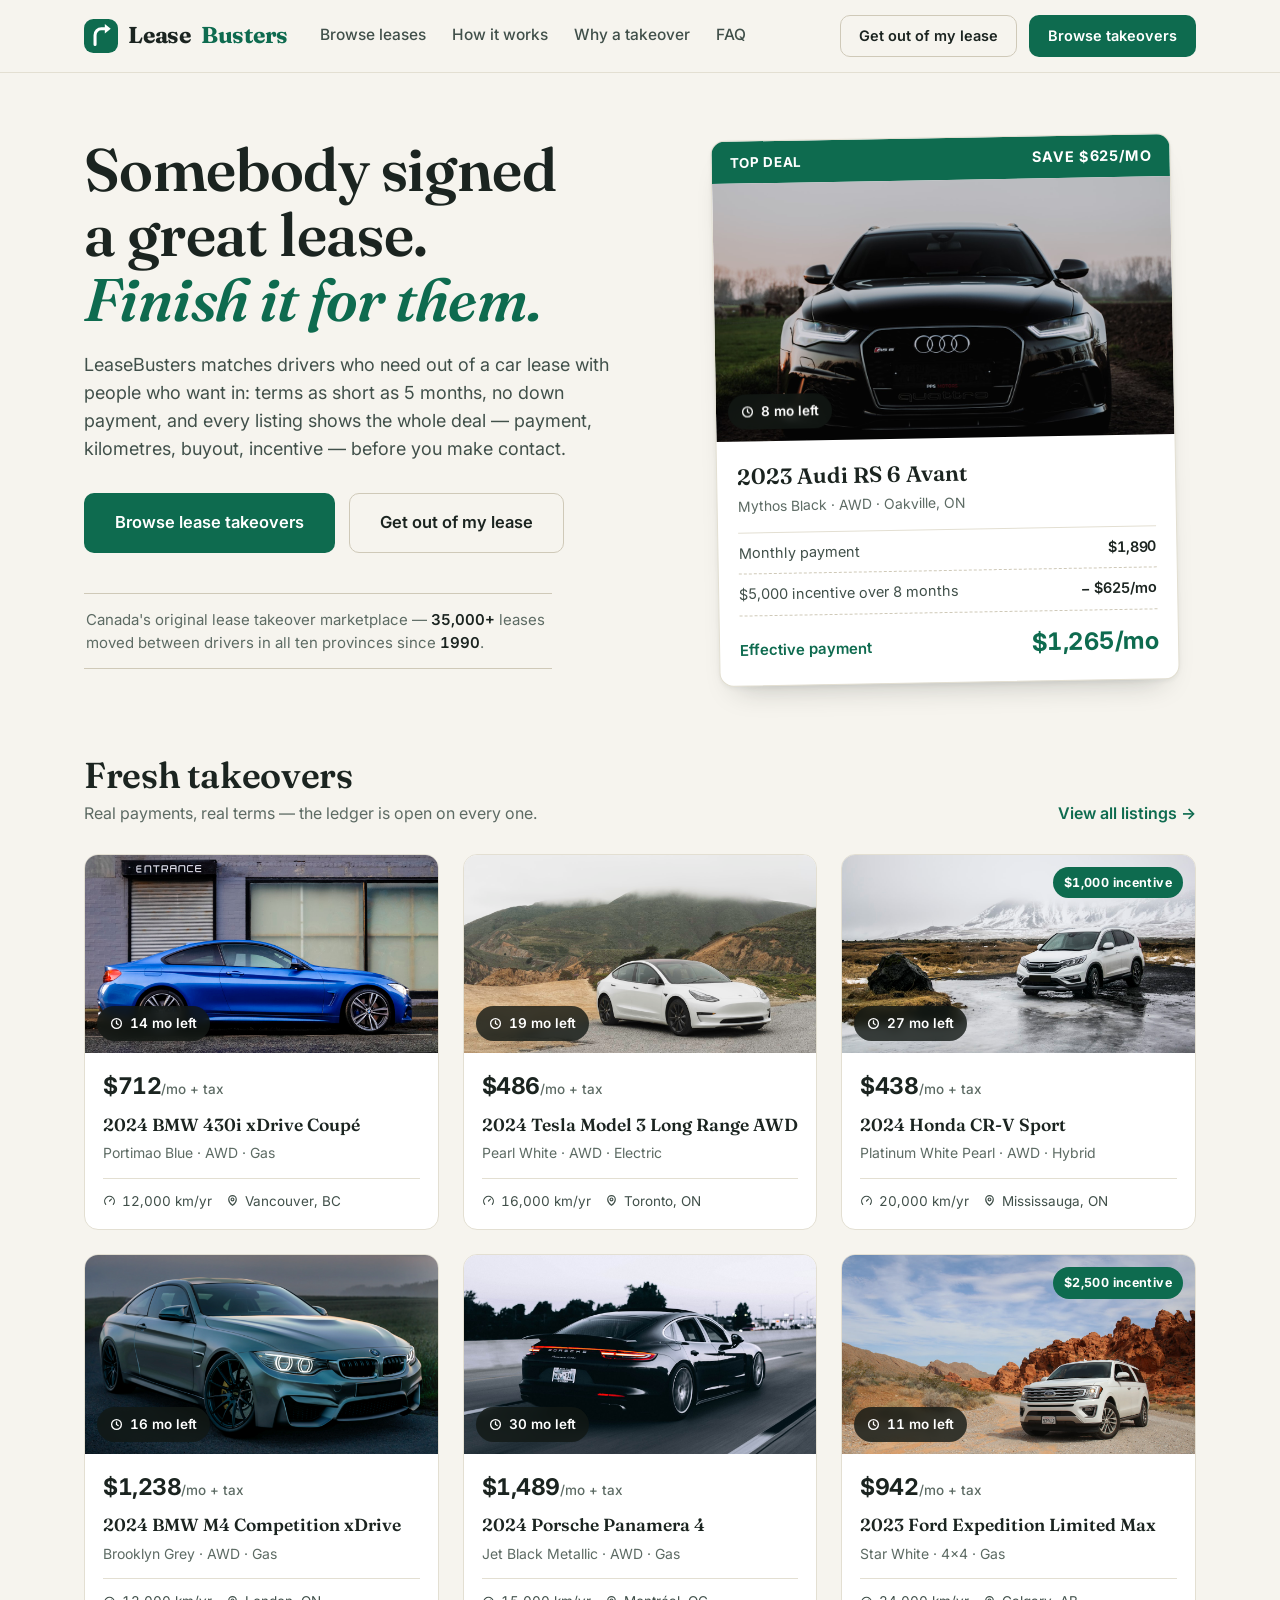
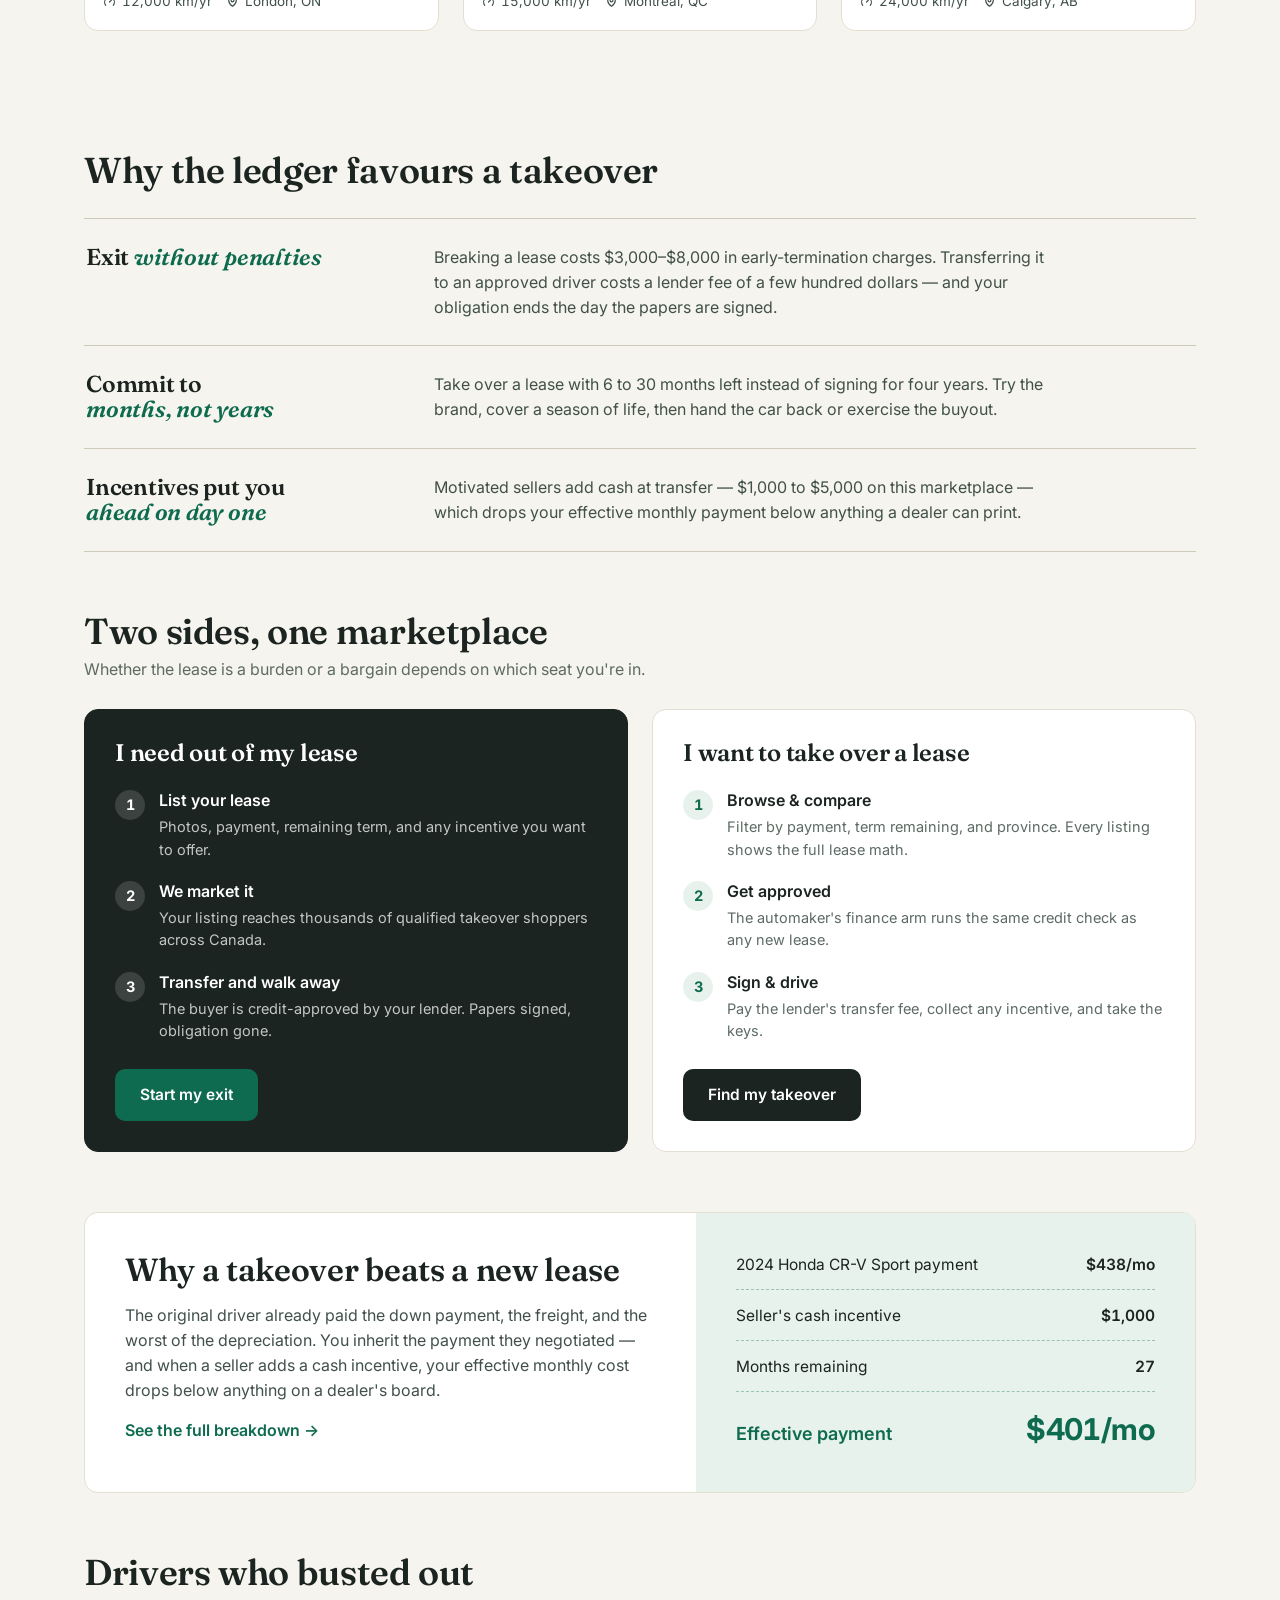
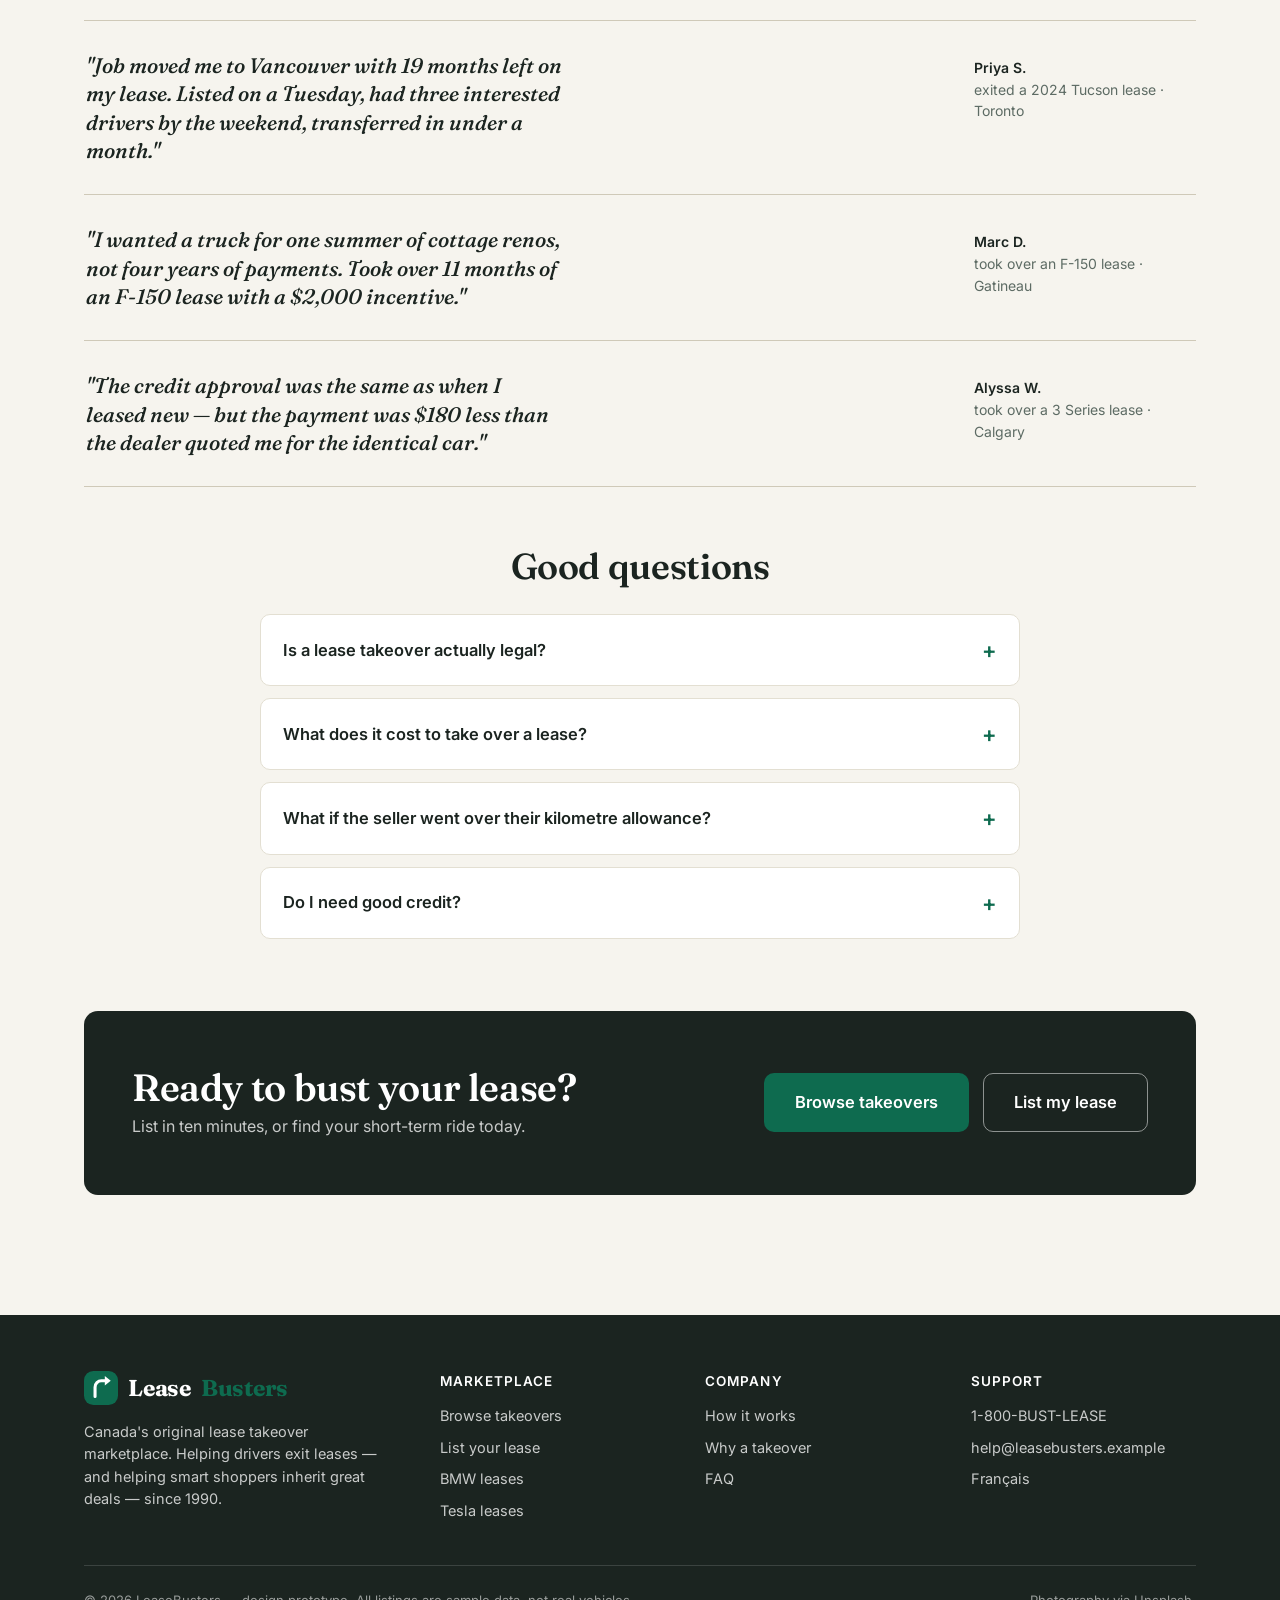
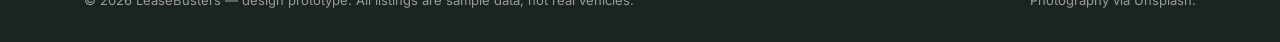
==== commit 2c25b522: "Version-stamp asset URLs so deploys flip atomically GitHub Pages' CDN caches for 10 minutes; version" ====
--- a/index.html
+++ b/index.html
@@ -9,7 +9,7 @@
   <link rel="preconnect" href="https://fonts.googleapis.com">
   <link rel="preconnect" href="https://fonts.gstatic.com" crossorigin>
   <link href="https://fonts.googleapis.com/css2?family=Fraunces:ital,opsz,wght@0,9..144,500;0,9..144,600;0,9..144,700;1,9..144,500;1,9..144,600&family=Inter:wght@400;500;600;700&display=swap" rel="stylesheet">
-  <link rel="stylesheet" href="css/style.css">
+  <link rel="stylesheet" href="css/style.css?v=3">
 </head>
 <body>
 
@@ -246,7 +246,7 @@
   </div>
 </footer>
 
-<script src="js/data.js"></script>
-<script src="js/app.js"></script>
+<script src="js/data.js?v=3"></script>
+<script src="js/app.js?v=3"></script>
 </body>
 </html>
--- a/css/style.css
+++ b/css/style.css
@@ -231,45 +231,94 @@
   font-variant-numeric: tabular-nums;
 }
 
-/* Stacked preview cards, one authored entrance */
-.hero-visual { position: relative; min-height: 430px; }
-
-.hero-card {
-  position: absolute;
-  width: min(360px, 86%);
+/* The hero lease: one real deal on the desk, math showing.
+   One authored entrance; the desk card keeps its shadow. */
+.hero-visual { display: flex; justify-content: center; }
+
+.hero-deal {
+  display: block;
+  width: min(460px, 100%);
+  background: var(--surface);
+  border: 1px solid var(--line);
   border-radius: var(--radius);
+  overflow: hidden;
+  text-decoration: none;
+  color: var(--ink);
   box-shadow: var(--shadow-lift);
-  overflow: hidden;
-}
-
-.hero-card.back {
-  top: 0;
-  right: 0;
-  transform: rotate(2.5deg);
-  opacity: 0.92;
-  animation: settle-back 0.9s var(--ease-out) 0.08s backwards;
-}
-
-.hero-card.front {
-  bottom: 0;
-  left: 0;
-  transform: rotate(-1.5deg);
-  z-index: 2;
-  animation: settle-front 0.9s var(--ease-out) backwards;
-}
-
-@keyframes settle-front {
-  from { transform: translateY(22px) rotate(0.5deg); opacity: 0; }
-  to { transform: translateY(0) rotate(-1.5deg); opacity: 1; }
-}
-
-@keyframes settle-back {
-  from { transform: translateY(26px) rotate(4deg); opacity: 0; }
-  to { transform: translateY(0) rotate(2.5deg); opacity: 0.92; }
+  transform: rotate(-1deg);
+  animation: settle 0.9s var(--ease-out) backwards;
+  transition: transform 0.16s var(--ease-out);
+}
+
+.hero-deal:hover, .hero-deal:focus-visible {
+  transform: rotate(-1deg) translateY(-3px);
+}
+
+.hero-deal-strip {
+  display: flex;
+  justify-content: space-between;
+  align-items: baseline;
+  gap: 16px;
+  background: var(--green);
+  color: #fff;
+  padding: 10px 18px;
+  font-weight: 700;
+  font-size: 13.5px;
+  letter-spacing: 0.05em;
+  text-transform: uppercase;
+}
+
+.hero-deal-strip .num { font-size: 14.5px; }
+
+.hero-deal-photo { position: relative; aspect-ratio: 16 / 9; background: #e6e3da; }
+.hero-deal-photo img { width: 100%; height: 100%; object-fit: cover; }
+
+.hero-deal-body { padding: 18px 20px 20px; }
+
+.hero-deal-title {
+  font-family: var(--font-display);
+  font-weight: 600;
+  font-size: 22px;
+  margin: 0;
+}
+
+.hero-deal-sub { font-size: 14px; color: var(--muted); }
+
+.hero-deal-math { margin-top: 14px; border-top: 1px solid var(--line); }
+
+.hero-deal-row {
+  display: flex;
+  justify-content: space-between;
+  gap: 16px;
+  padding: 9px 0;
+  font-size: 14.5px;
+  border-bottom: 1px dashed var(--line-strong);
+  color: var(--ink-soft);
+  font-variant-numeric: tabular-nums;
+}
+
+.hero-deal-row b { font-weight: 600; color: var(--ink); }
+
+.hero-deal-total {
+  display: flex;
+  justify-content: space-between;
+  align-items: baseline;
+  padding-top: 12px;
+  color: var(--green);
+  font-weight: 600;
+  font-size: 15px;
+  font-variant-numeric: tabular-nums;
+}
+
+.hero-deal-total b { font-size: 24px; font-weight: 700; letter-spacing: -0.02em; }
+
+@keyframes settle {
+  from { transform: translateY(22px) rotate(0deg); opacity: 0; }
+  to { transform: translateY(0) rotate(-1deg); opacity: 1; }
 }
 
 @media (prefers-reduced-motion: reduce) {
-  .hero-card.front, .hero-card.back { animation: none; }
+  .hero-deal { animation: none; }
   html { scroll-behavior: auto; }
 }
 
@@ -915,7 +964,7 @@
 
 @media (max-width: 1000px) {
   .hero-grid { grid-template-columns: 1fr; gap: 40px; }
-  .hero-visual { min-height: 400px; max-width: 520px; }
+  .hero-visual { justify-content: flex-start; }
   .journeys { grid-template-columns: 1fr; }
   .math-band { grid-template-columns: 1fr; }
   .ledger-row { grid-template-columns: 1fr; gap: 8px; }
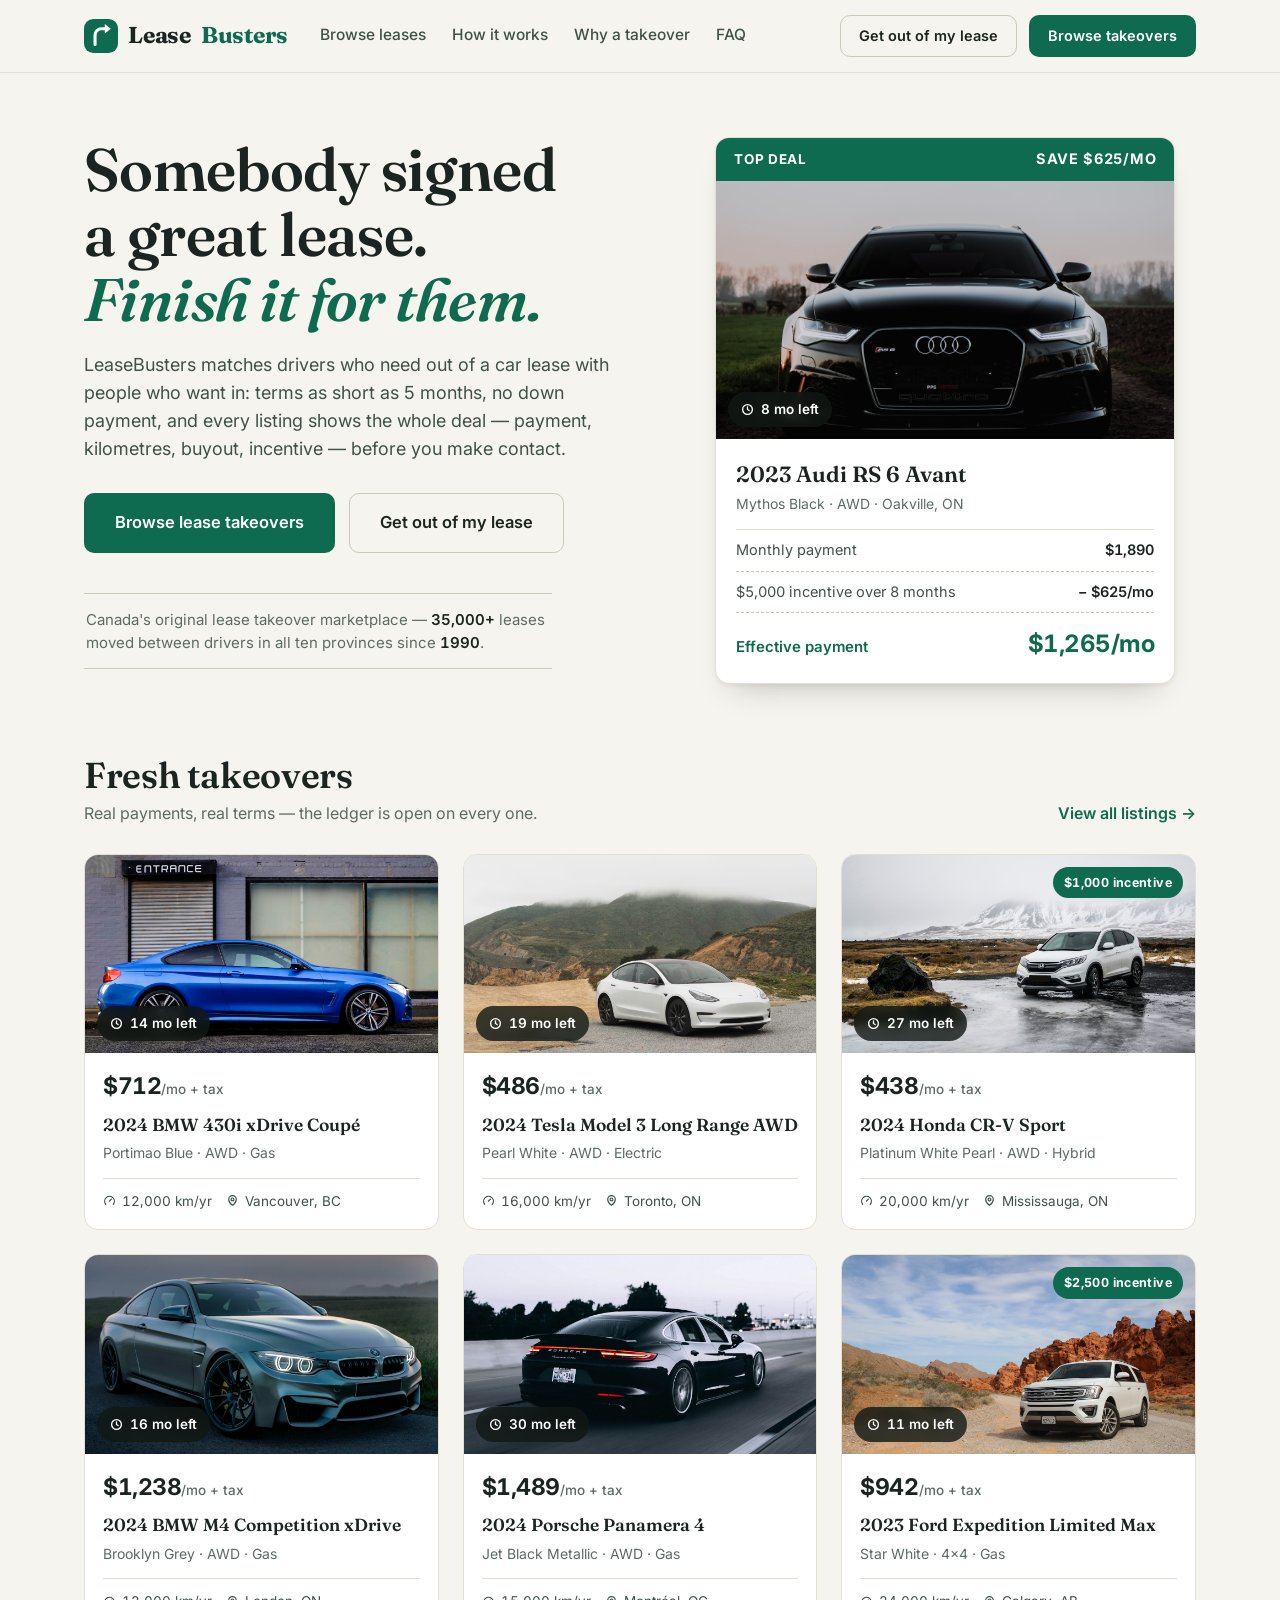
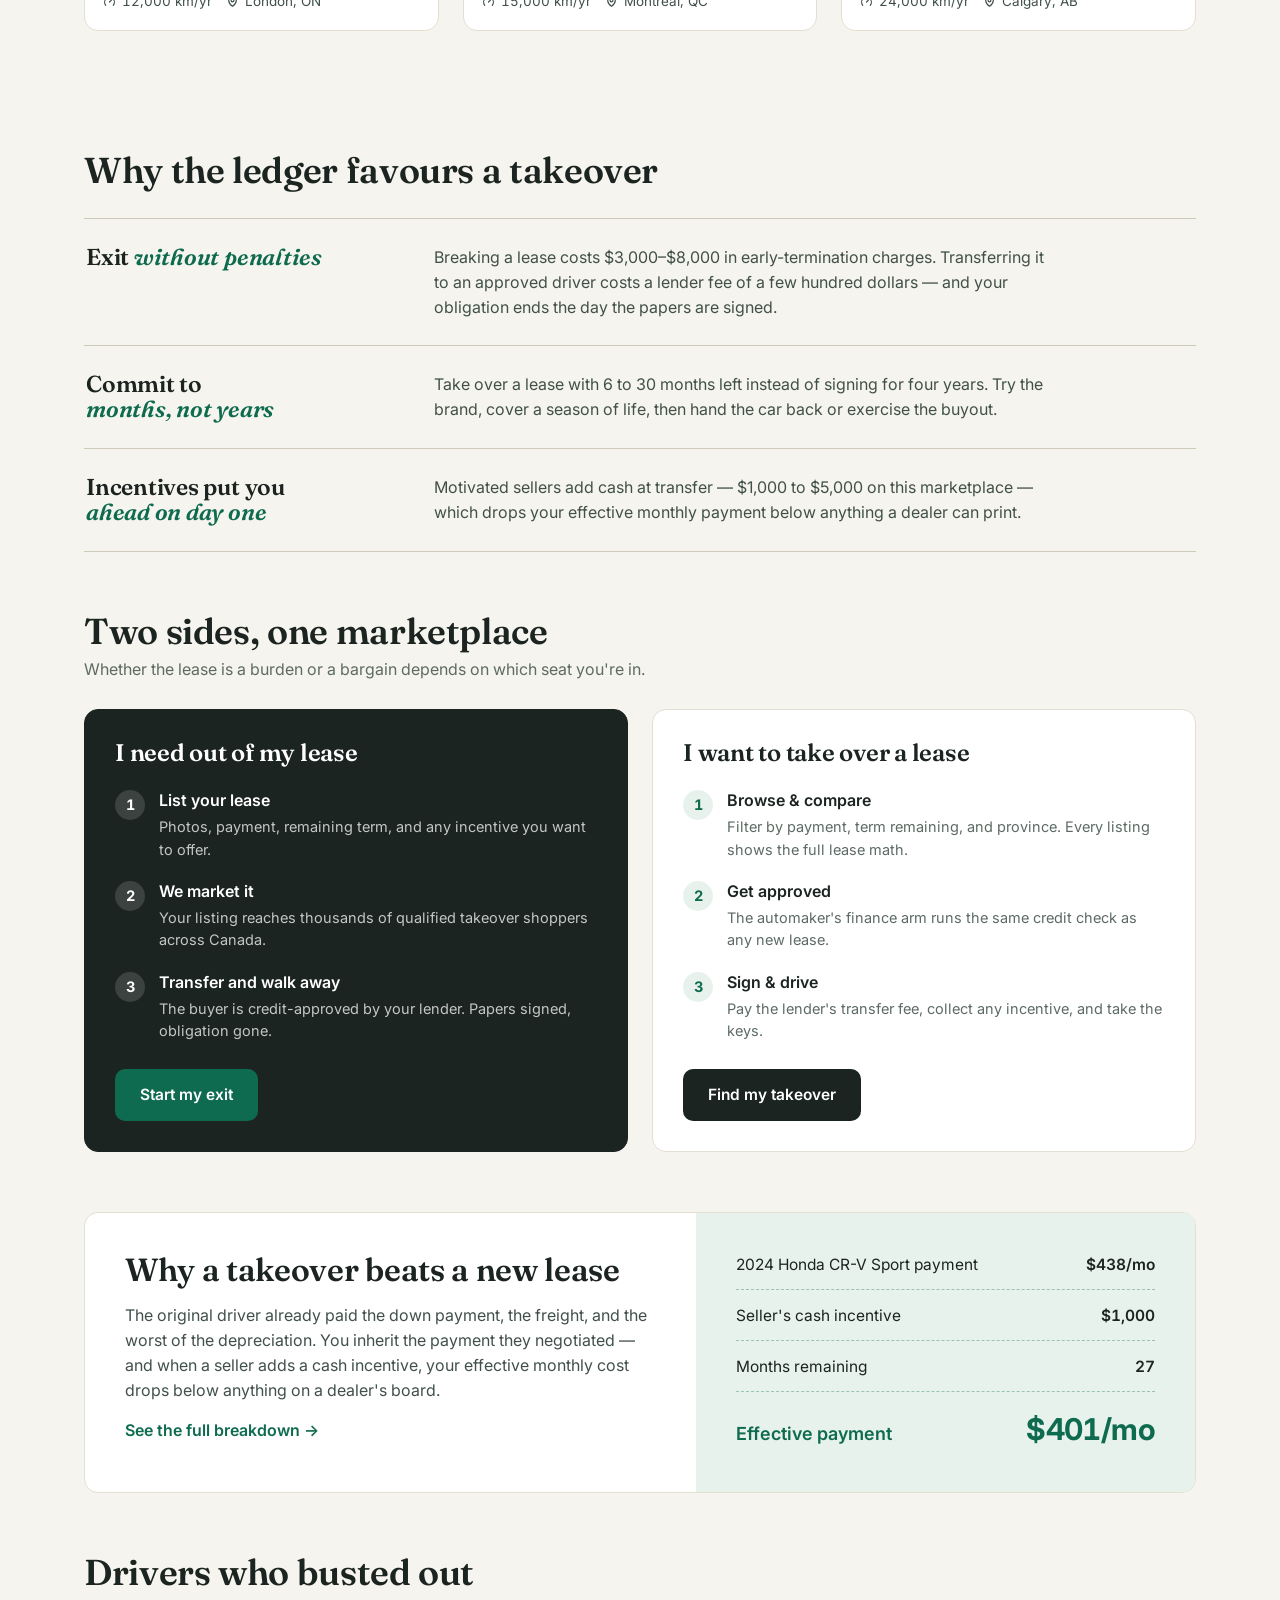
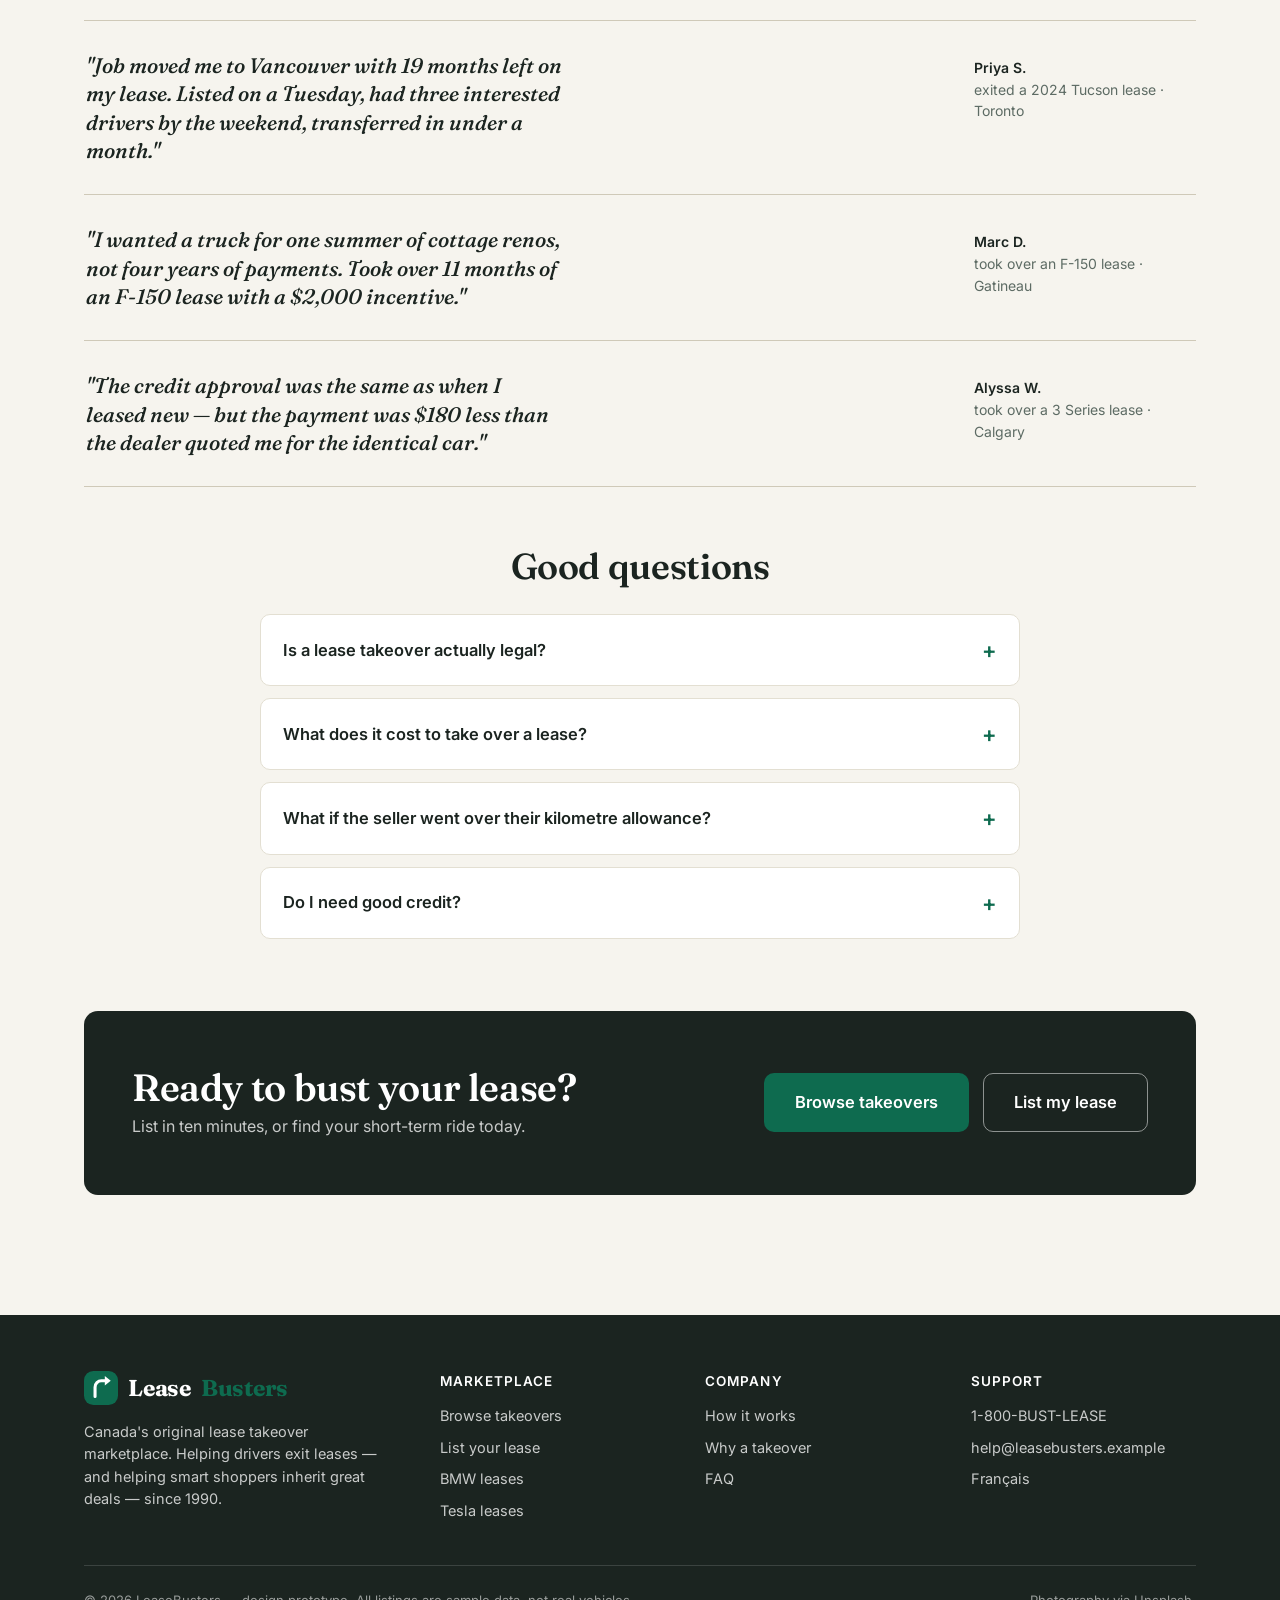
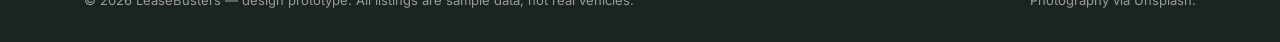
==== commit eb95963a: "Set the hero deal card square — no rotation The ledger is ruled square; recorded as a system Don't i" ====
--- a/index.html
+++ b/index.html
@@ -9,7 +9,7 @@
   <link rel="preconnect" href="https://fonts.googleapis.com">
   <link rel="preconnect" href="https://fonts.gstatic.com" crossorigin>
   <link href="https://fonts.googleapis.com/css2?family=Fraunces:ital,opsz,wght@0,9..144,500;0,9..144,600;0,9..144,700;1,9..144,500;1,9..144,600&family=Inter:wght@400;500;600;700&display=swap" rel="stylesheet">
-  <link rel="stylesheet" href="css/style.css?v=3">
+  <link rel="stylesheet" href="css/style.css?v=4">
 </head>
 <body>
 
@@ -246,7 +246,7 @@
   </div>
 </footer>
 
-<script src="js/data.js?v=3"></script>
-<script src="js/app.js?v=3"></script>
+<script src="js/data.js?v=4"></script>
+<script src="js/app.js?v=4"></script>
 </body>
 </html>
--- a/css/style.css
+++ b/css/style.css
@@ -245,13 +245,12 @@
   text-decoration: none;
   color: var(--ink);
   box-shadow: var(--shadow-lift);
-  transform: rotate(-1deg);
   animation: settle 0.9s var(--ease-out) backwards;
   transition: transform 0.16s var(--ease-out);
 }
 
 .hero-deal:hover, .hero-deal:focus-visible {
-  transform: rotate(-1deg) translateY(-3px);
+  transform: translateY(-3px);
 }
 
 .hero-deal-strip {
@@ -313,8 +312,8 @@
 .hero-deal-total b { font-size: 24px; font-weight: 700; letter-spacing: -0.02em; }
 
 @keyframes settle {
-  from { transform: translateY(22px) rotate(0deg); opacity: 0; }
-  to { transform: translateY(0) rotate(-1deg); opacity: 1; }
+  from { transform: translateY(22px); opacity: 0; }
+  to { transform: translateY(0); opacity: 1; }
 }
 
 @media (prefers-reduced-motion: reduce) {
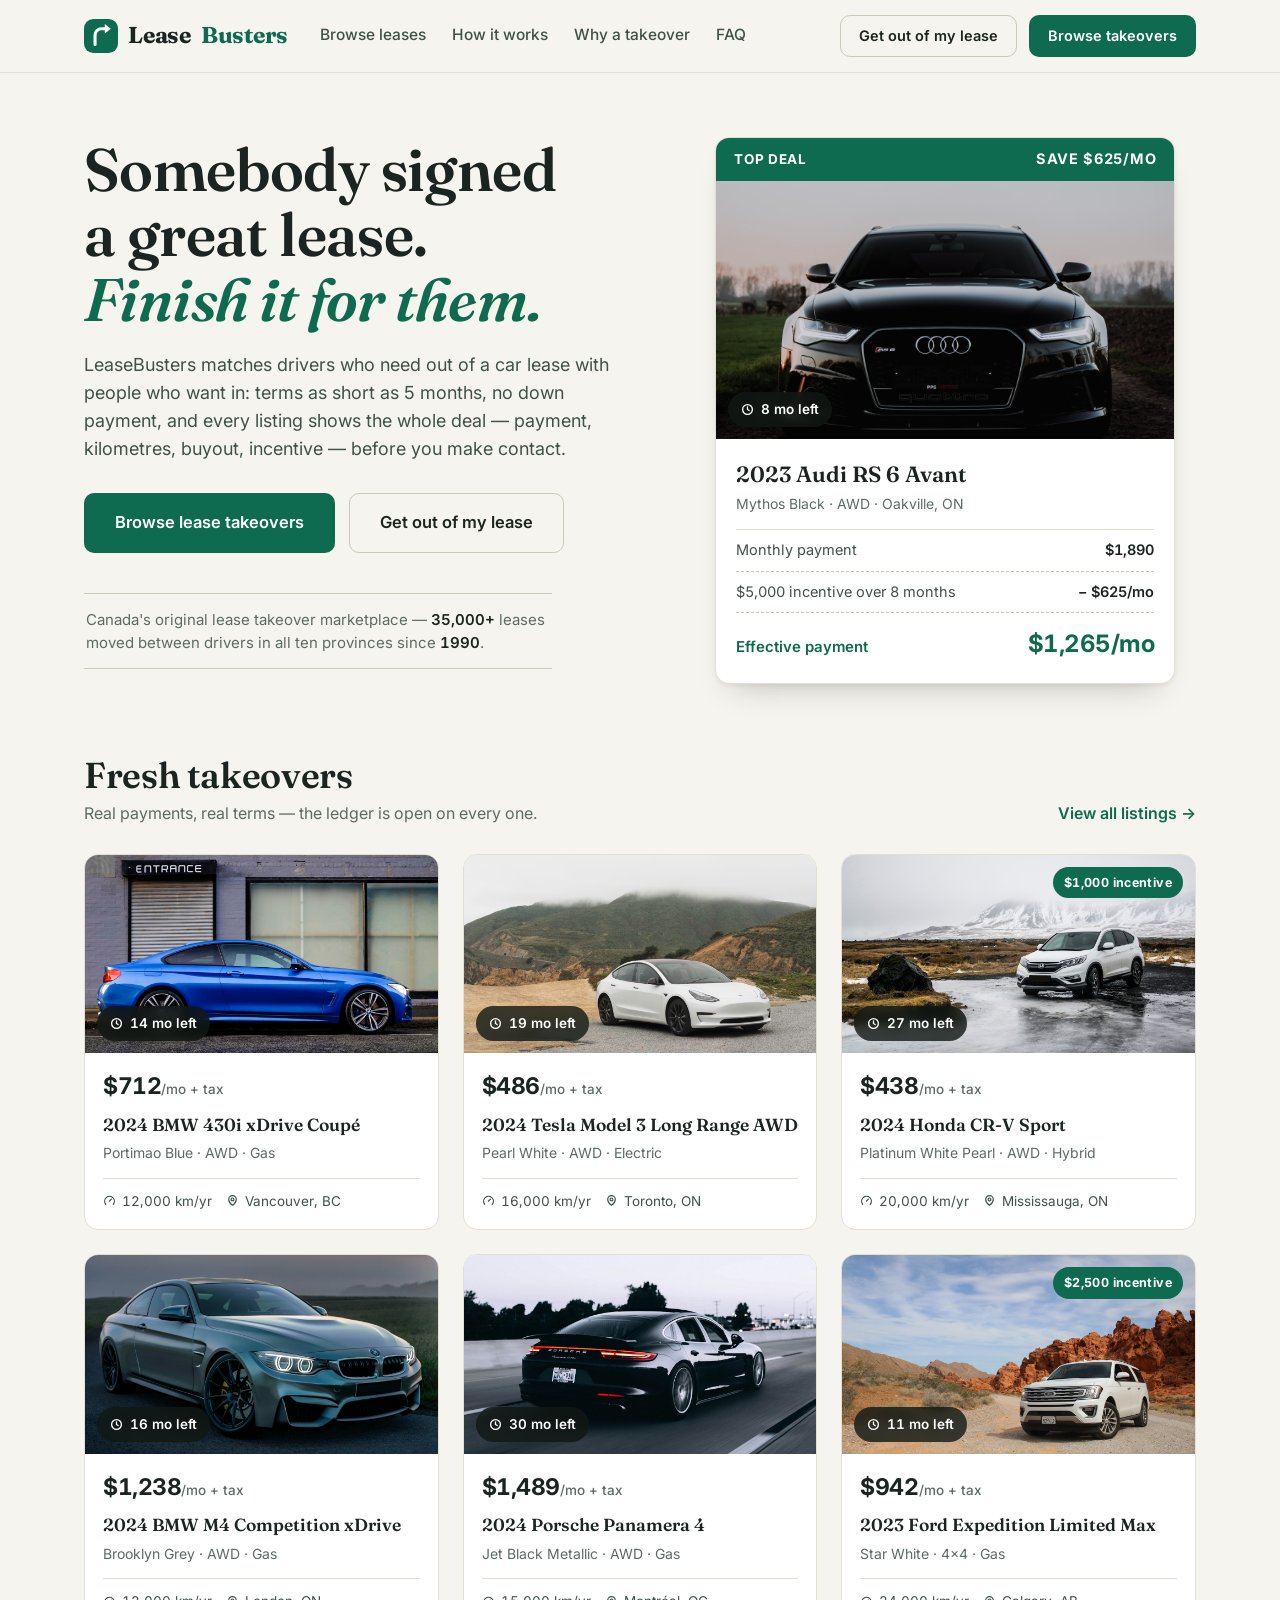
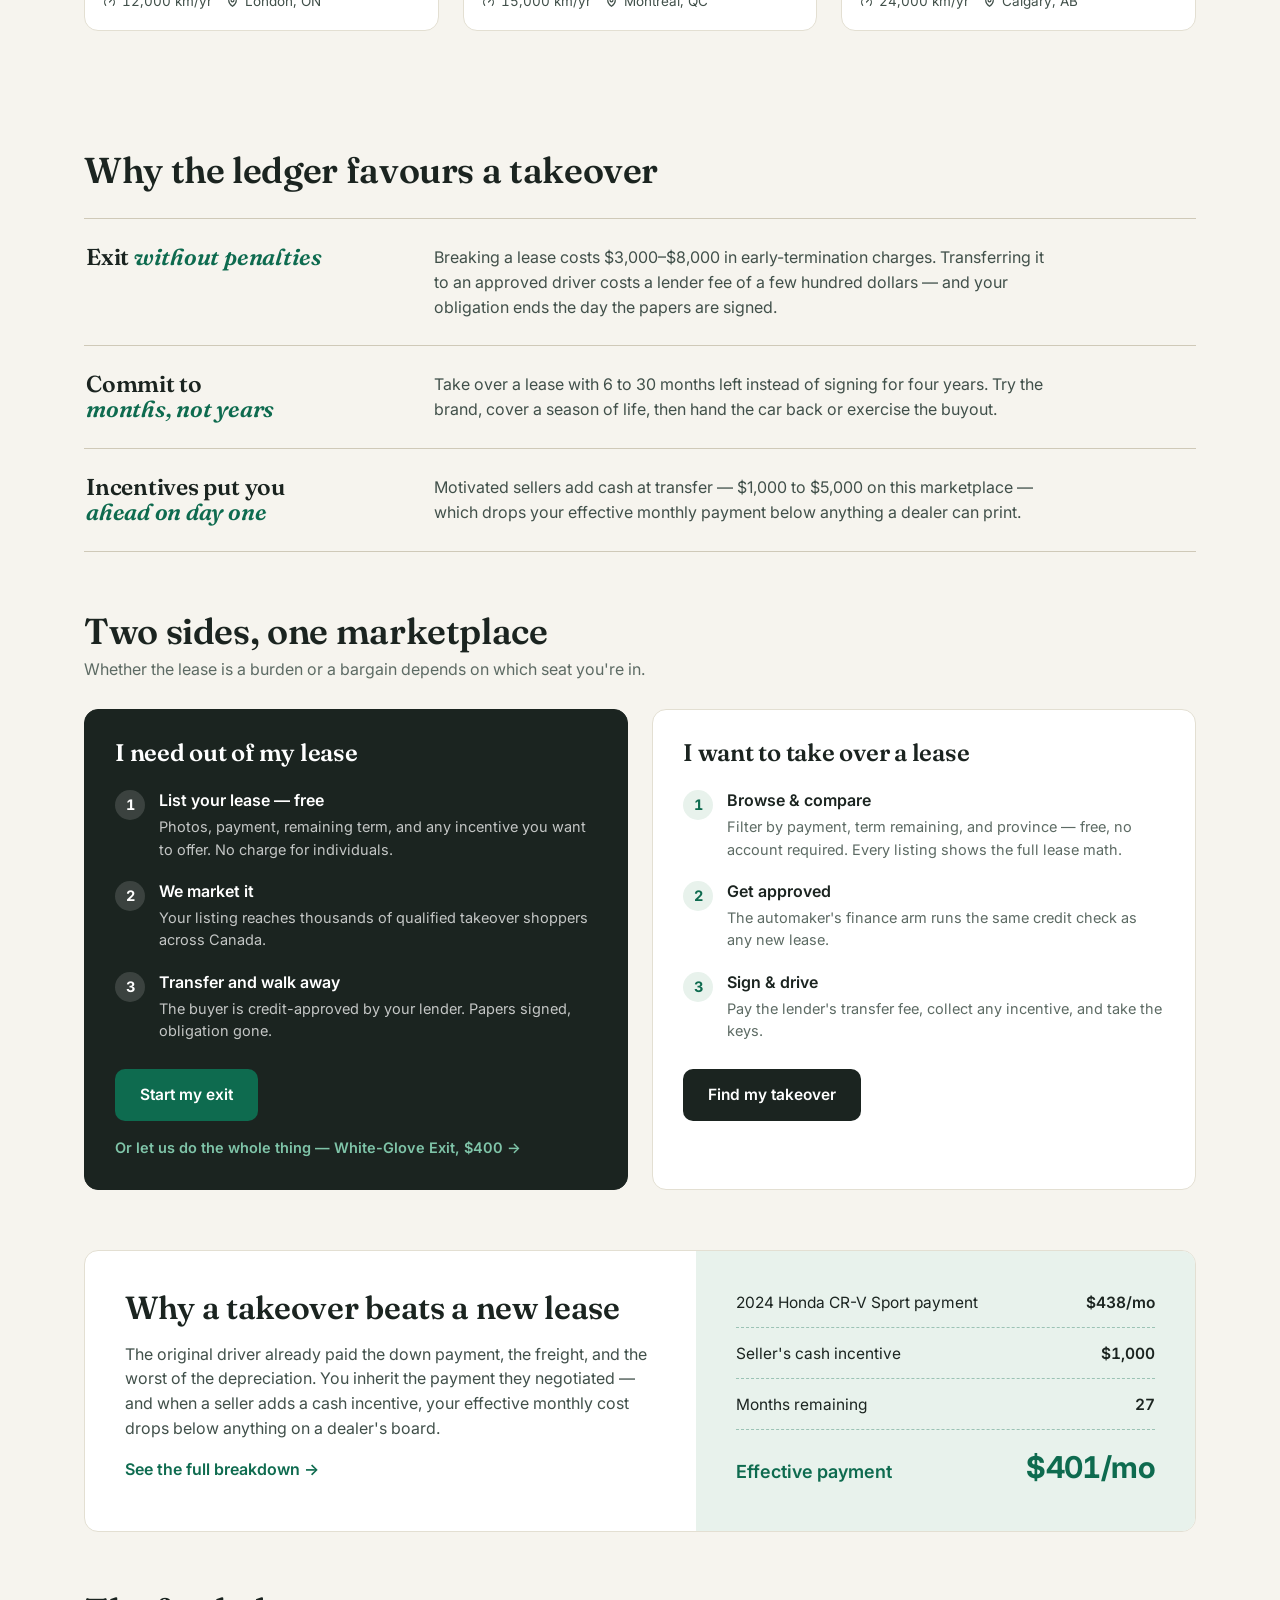
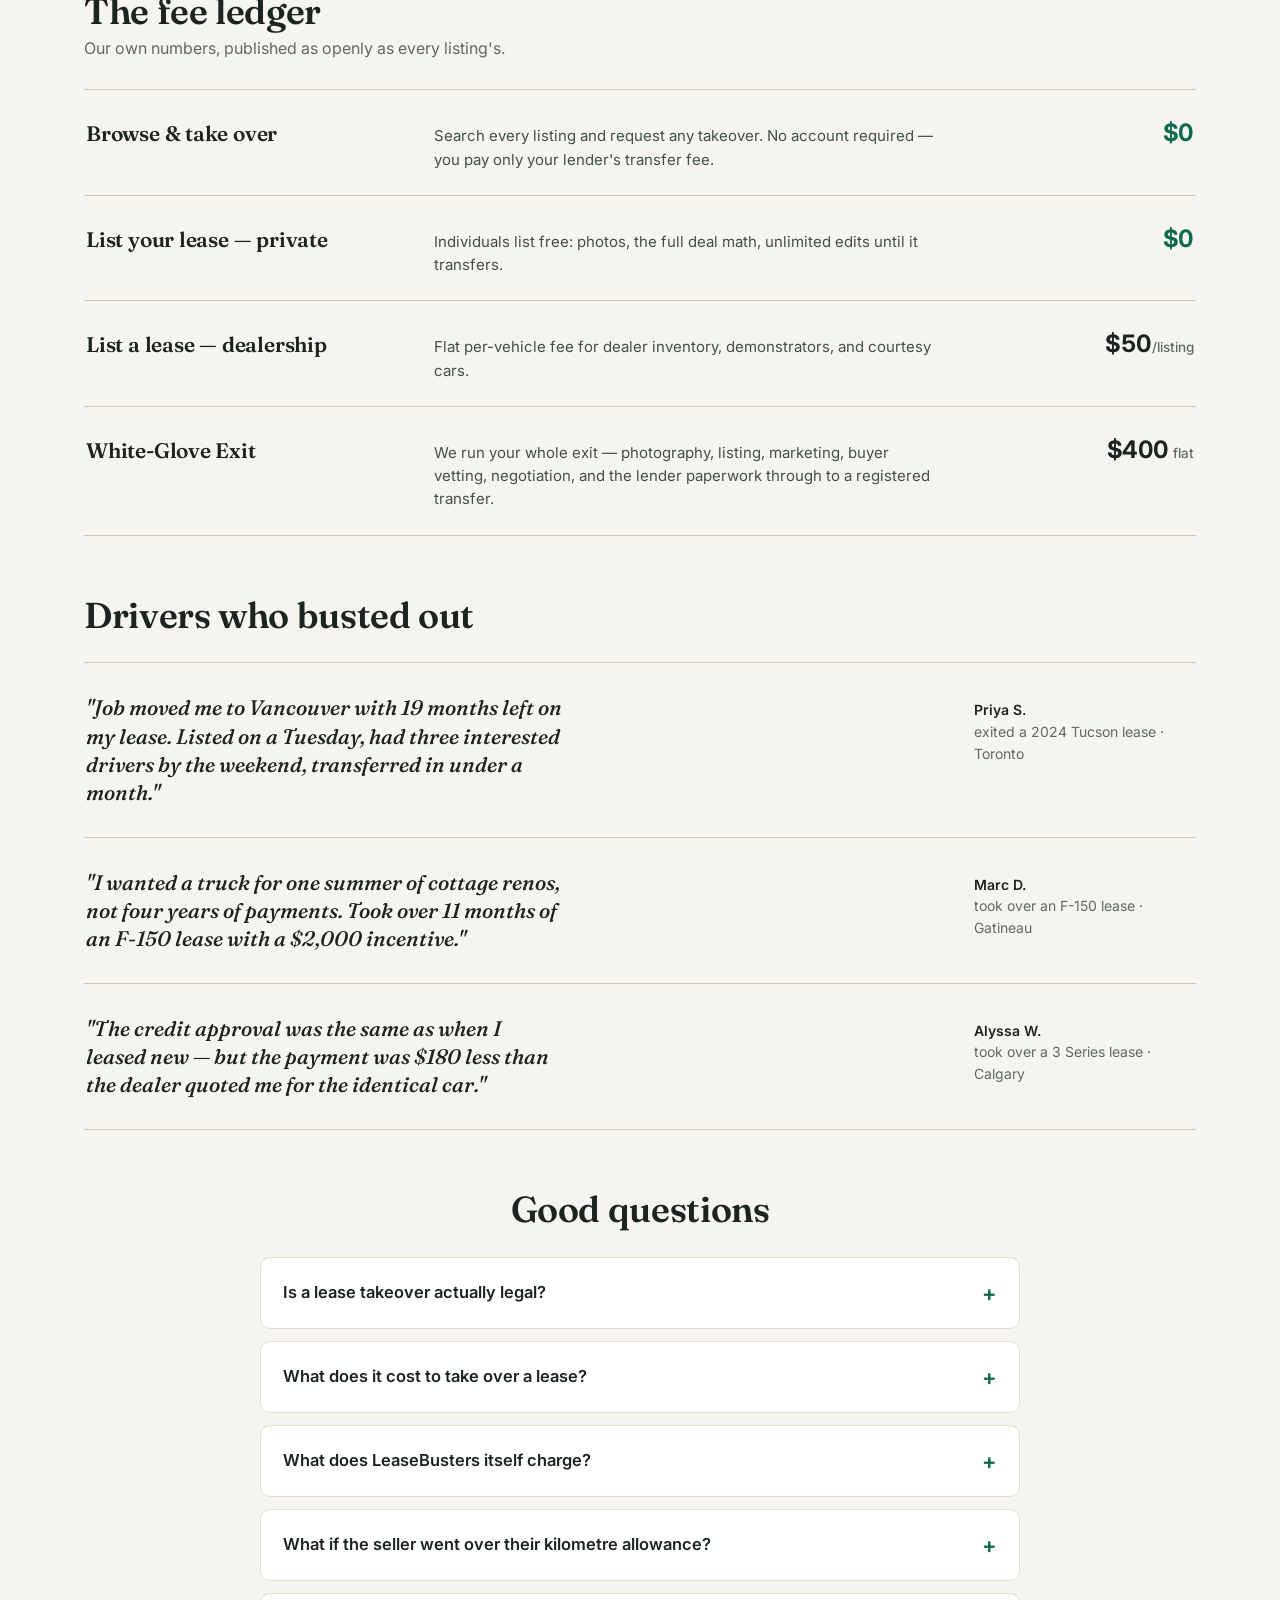
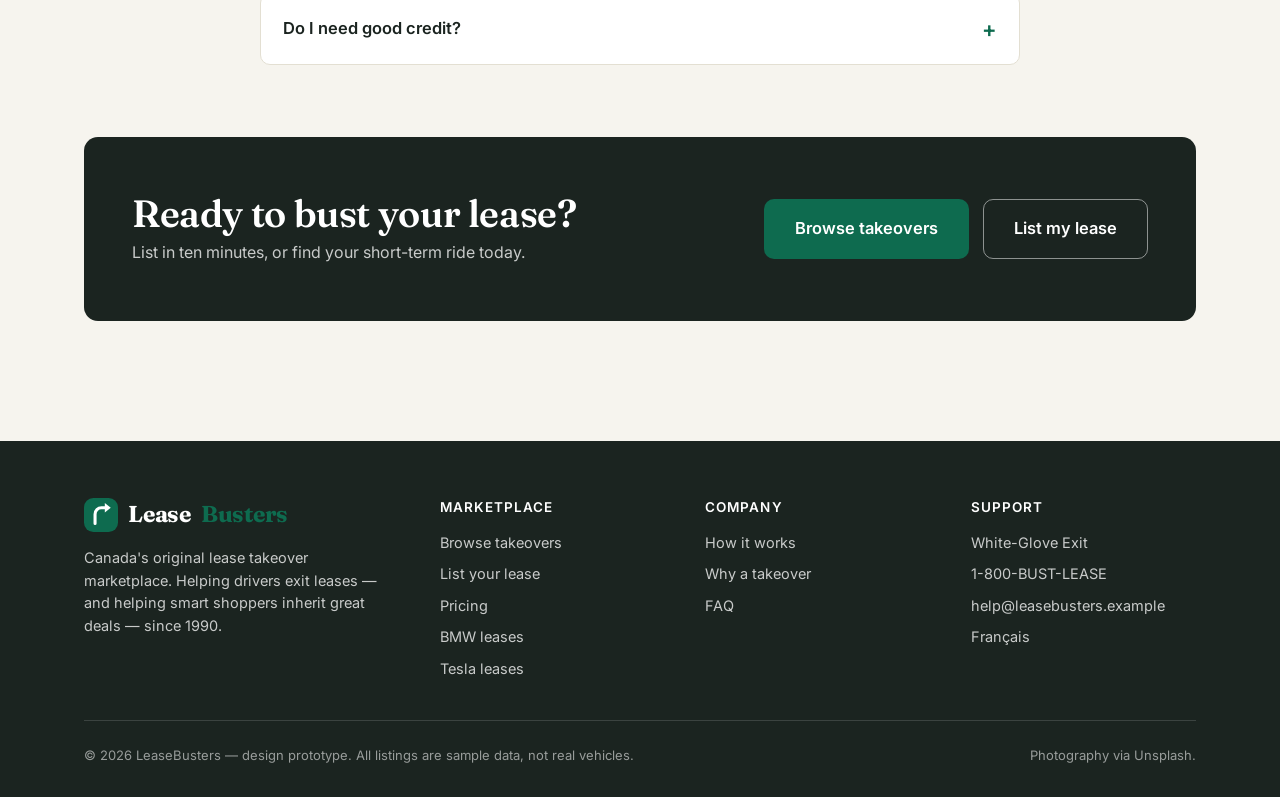
==== commit ce8ba41b: "Publish the business model as an open fee ledger Free browse/takeover (no account), free private lis" ====
--- a/index.html
+++ b/index.html
@@ -9,7 +9,7 @@
   <link rel="preconnect" href="https://fonts.googleapis.com">
   <link rel="preconnect" href="https://fonts.gstatic.com" crossorigin>
   <link href="https://fonts.googleapis.com/css2?family=Fraunces:ital,opsz,wght@0,9..144,500;0,9..144,600;0,9..144,700;1,9..144,500;1,9..144,600&family=Inter:wght@400;500;600;700&display=swap" rel="stylesheet">
-  <link rel="stylesheet" href="css/style.css?v=4">
+  <link rel="stylesheet" href="css/style.css?v=5">
 </head>
 <body>
 
@@ -99,16 +99,17 @@
       <div class="journey dark" id="getting-out">
         <h3>I need out of my lease</h3>
         <ol class="steps">
-          <li class="step"><span class="step-num">1</span><div><b>List your lease</b><p>Photos, payment, remaining term, and any incentive you want to offer.</p></div></li>
+          <li class="step"><span class="step-num">1</span><div><b>List your lease — free</b><p>Photos, payment, remaining term, and any incentive you want to offer. No charge for individuals.</p></div></li>
           <li class="step"><span class="step-num">2</span><div><b>We market it</b><p>Your listing reaches thousands of qualified takeover shoppers across Canada.</p></div></li>
           <li class="step"><span class="step-num">3</span><div><b>Transfer and walk away</b><p>The buyer is credit-approved by your lender. Papers signed, obligation gone.</p></div></li>
         </ol>
         <a class="btn btn-primary" href="how-it-works.html#getting-out">Start my exit</a>
+        <p style="margin:16px 0 0;font-size:14.5px"><a class="link-arrow" href="how-it-works.html#white-glove" style="color:#7fc4a8">Or let us do the whole thing — White-Glove Exit, $400 →</a></p>
       </div>
       <div class="journey">
         <h3>I want to take over a lease</h3>
         <ol class="steps">
-          <li class="step"><span class="step-num">1</span><div><b>Browse &amp; compare</b><p>Filter by payment, term remaining, and province. Every listing shows the full lease math.</p></div></li>
+          <li class="step"><span class="step-num">1</span><div><b>Browse &amp; compare</b><p>Filter by payment, term remaining, and province — free, no account required. Every listing shows the full lease math.</p></div></li>
           <li class="step"><span class="step-num">2</span><div><b>Get approved</b><p>The automaker's finance arm runs the same credit check as any new lease.</p></div></li>
           <li class="step"><span class="step-num">3</span><div><b>Sign &amp; drive</b><p>Pay the lender's transfer fee, collect any incentive, and take the keys.</p></div></li>
         </ol>
@@ -136,6 +137,39 @@
   </div>
 </section>
 
+<section class="section" id="pricing" style="padding-top:0">
+  <div class="wrap">
+    <div class="section-head">
+      <div>
+        <h2>The fee ledger</h2>
+        <p>Our own numbers, published as openly as every listing's.</p>
+      </div>
+    </div>
+    <div class="ledger">
+      <div class="fee-row">
+        <h3>Browse &amp; take over</h3>
+        <p>Search every listing and request any takeover. No account required — you pay only your lender's transfer fee.</p>
+        <span class="fee free">$0</span>
+      </div>
+      <div class="fee-row">
+        <h3>List your lease — private</h3>
+        <p>Individuals list free: photos, the full deal math, unlimited edits until it transfers.</p>
+        <span class="fee free">$0</span>
+      </div>
+      <div class="fee-row">
+        <h3>List a lease — dealership</h3>
+        <p>Flat per-vehicle fee for dealer inventory, demonstrators, and courtesy cars.</p>
+        <span class="fee">$50<small>/listing</small></span>
+      </div>
+      <div class="fee-row">
+        <h3>White-Glove Exit</h3>
+        <p>We run your whole exit — photography, listing, marketing, buyer vetting, negotiation, and the lender paperwork through to a registered transfer.</p>
+        <span class="fee">$400<small> flat</small></span>
+      </div>
+    </div>
+  </div>
+</section>
+
 <section class="section" style="padding-top:0">
   <div class="wrap">
     <div class="section-head">
@@ -174,7 +208,11 @@
       </details>
       <details>
         <summary>What does it cost to take over a lease?</summary>
-        <p>Typically just the lender's transfer fee — usually $395–$650 — plus licensing and insurance. No down payment, no freight and PDI, no dealer fees. If the seller offers a cash incentive, you come out ahead on day one.</p>
+        <p>LeaseBusters charges you nothing — browsing and taking over are free, no account required. You pay only the lender's transfer fee (usually $395–$650) plus licensing and insurance. No down payment, no freight and PDI, no dealer fees. If the seller offers a cash incentive, you come out ahead on day one.</p>
+      </details>
+      <details>
+        <summary>What does LeaseBusters itself charge?</summary>
+        <p>Browsing and taking over: free. Listing your lease as an individual: free. Dealerships pay $50 per listing, and sellers who want everything handled for them can book the $400 White-Glove Exit — we run the listing, the marketing, and the lender paperwork end to end. The full fee ledger is published right on this page.</p>
       </details>
       <details>
         <summary>What if the seller went over their kilometre allowance?</summary>
@@ -218,6 +256,7 @@
         <ul>
           <li><a href="listings.html">Browse takeovers</a></li>
           <li><a href="how-it-works.html#getting-out">List your lease</a></li>
+          <li><a href="index.html#pricing">Pricing</a></li>
           <li><a href="listings.html?make=BMW">BMW leases</a></li>
           <li><a href="listings.html?make=Tesla">Tesla leases</a></li>
         </ul>
@@ -233,6 +272,7 @@
       <div>
         <h4>Support</h4>
         <ul>
+          <li><a href="how-it-works.html#white-glove">White-Glove Exit</a></li>
           <li><a href="#">1-800-BUST-LEASE</a></li>
           <li><a href="#">help@leasebusters.example</a></li>
           <li><a href="#">Français</a></li>
@@ -246,7 +286,7 @@
   </div>
 </footer>
 
-<script src="js/data.js?v=4"></script>
-<script src="js/app.js?v=4"></script>
+<script src="js/data.js?v=5"></script>
+<script src="js/app.js?v=5"></script>
 </body>
 </html>
--- a/css/style.css
+++ b/css/style.css
@@ -472,6 +472,33 @@
 
 .ledger-row p { margin: 0; color: var(--ink-soft); font-size: 16px; max-width: 62ch; }
 
+/* Fee ledger: the pricing table as ledger entries.
+   Free tiers print in green — free is a deal, and money is green. */
+.fee-row {
+  display: grid;
+  grid-template-columns: 300px 1fr auto;
+  gap: 8px 48px;
+  padding: 24px 2px;
+  border-bottom: 1px solid var(--line-strong);
+  align-items: baseline;
+}
+
+.fee-row h3 { font-size: 21px; margin: 0; }
+
+.fee-row p { margin: 0; color: var(--ink-soft); font-size: 15px; max-width: 56ch; }
+
+.fee {
+  justify-self: end;
+  font-weight: 700;
+  font-size: 24px;
+  letter-spacing: -0.02em;
+  font-variant-numeric: tabular-nums;
+}
+
+.fee small { font-weight: 500; font-size: 13.5px; color: var(--muted); letter-spacing: 0; }
+
+.fee.free { color: var(--green); }
+
 /* How it works — two journeys */
 .journeys {
   display: grid;
@@ -967,6 +994,9 @@
   .journeys { grid-template-columns: 1fr; }
   .math-band { grid-template-columns: 1fr; }
   .ledger-row { grid-template-columns: 1fr; gap: 8px; }
+  .fee-row { grid-template-columns: 1fr auto; gap: 8px 24px; }
+  .fee-row p { grid-column: 1 / -1; }
+  .fee { grid-row: 1; grid-column: 2; }
   .quote { grid-template-columns: 1fr; gap: 10px; }
   .detail { grid-template-columns: 1fr; }
   .summary { position: static; }
